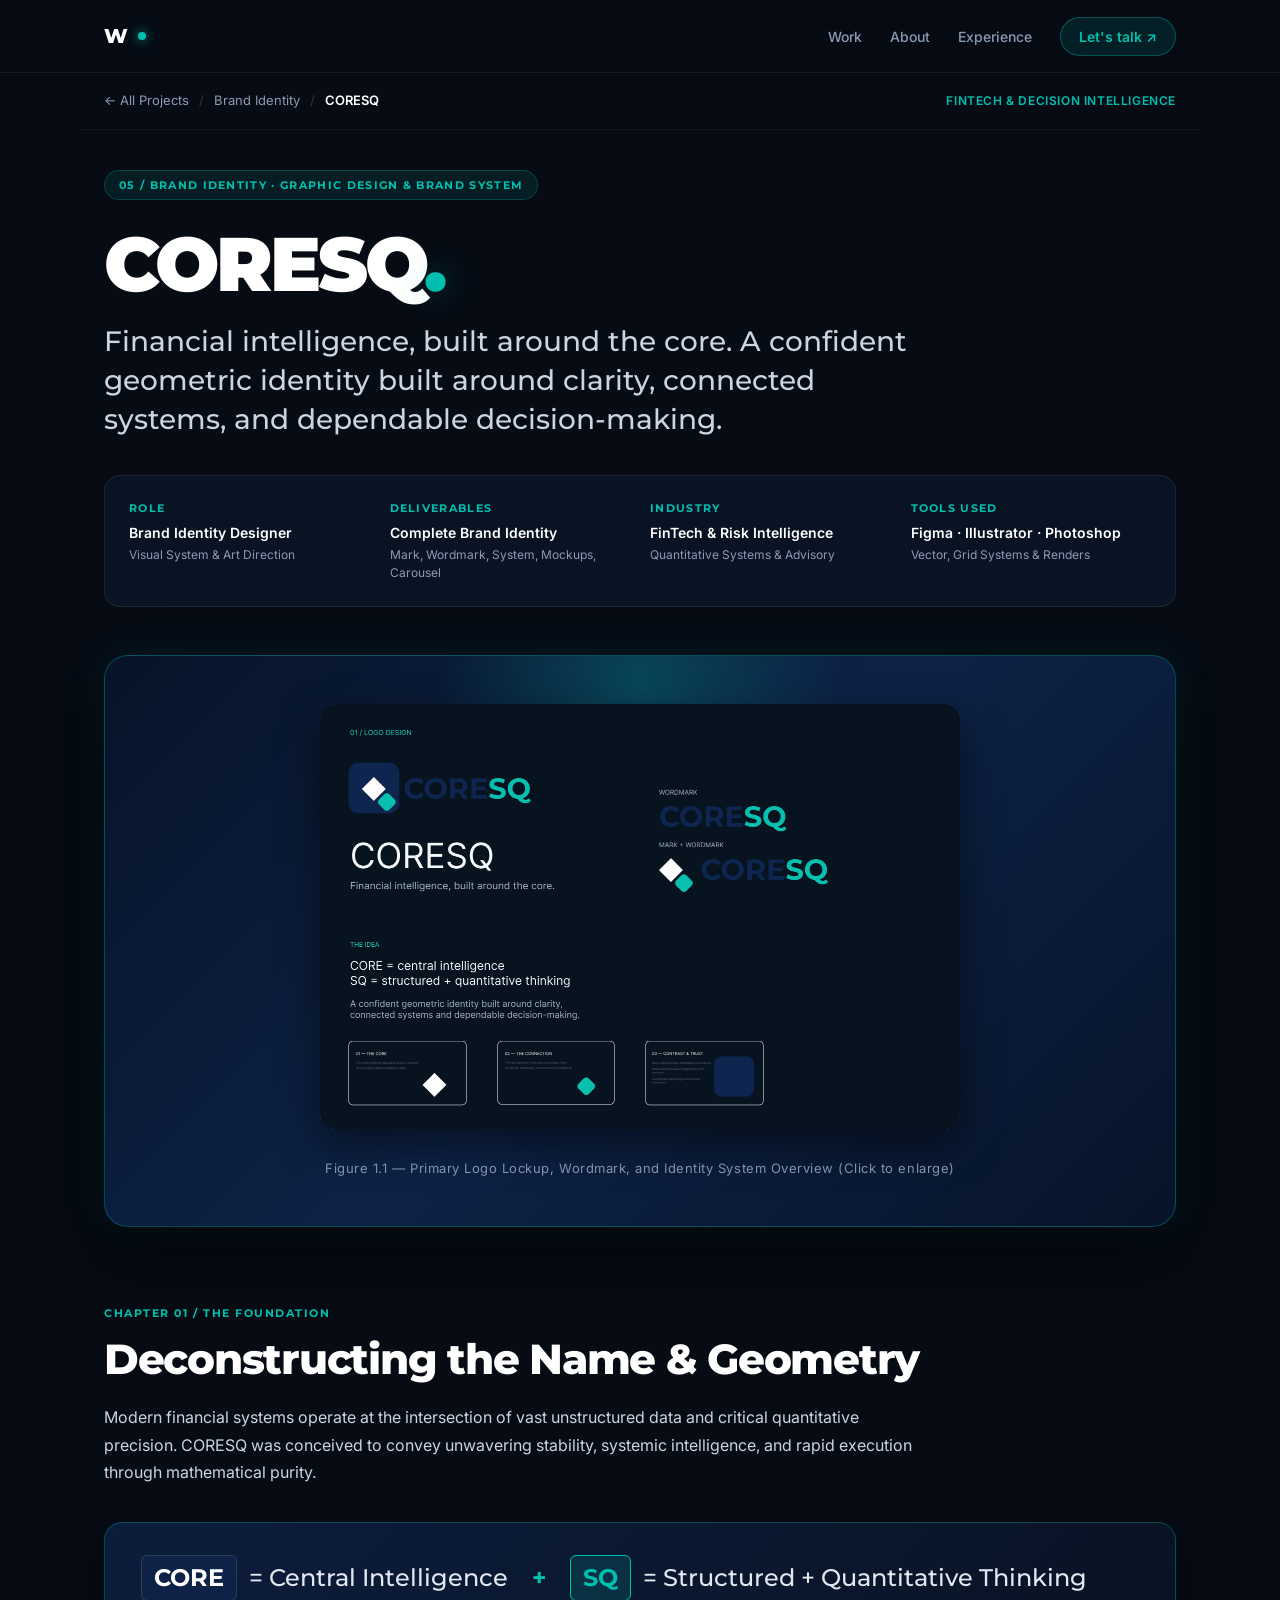
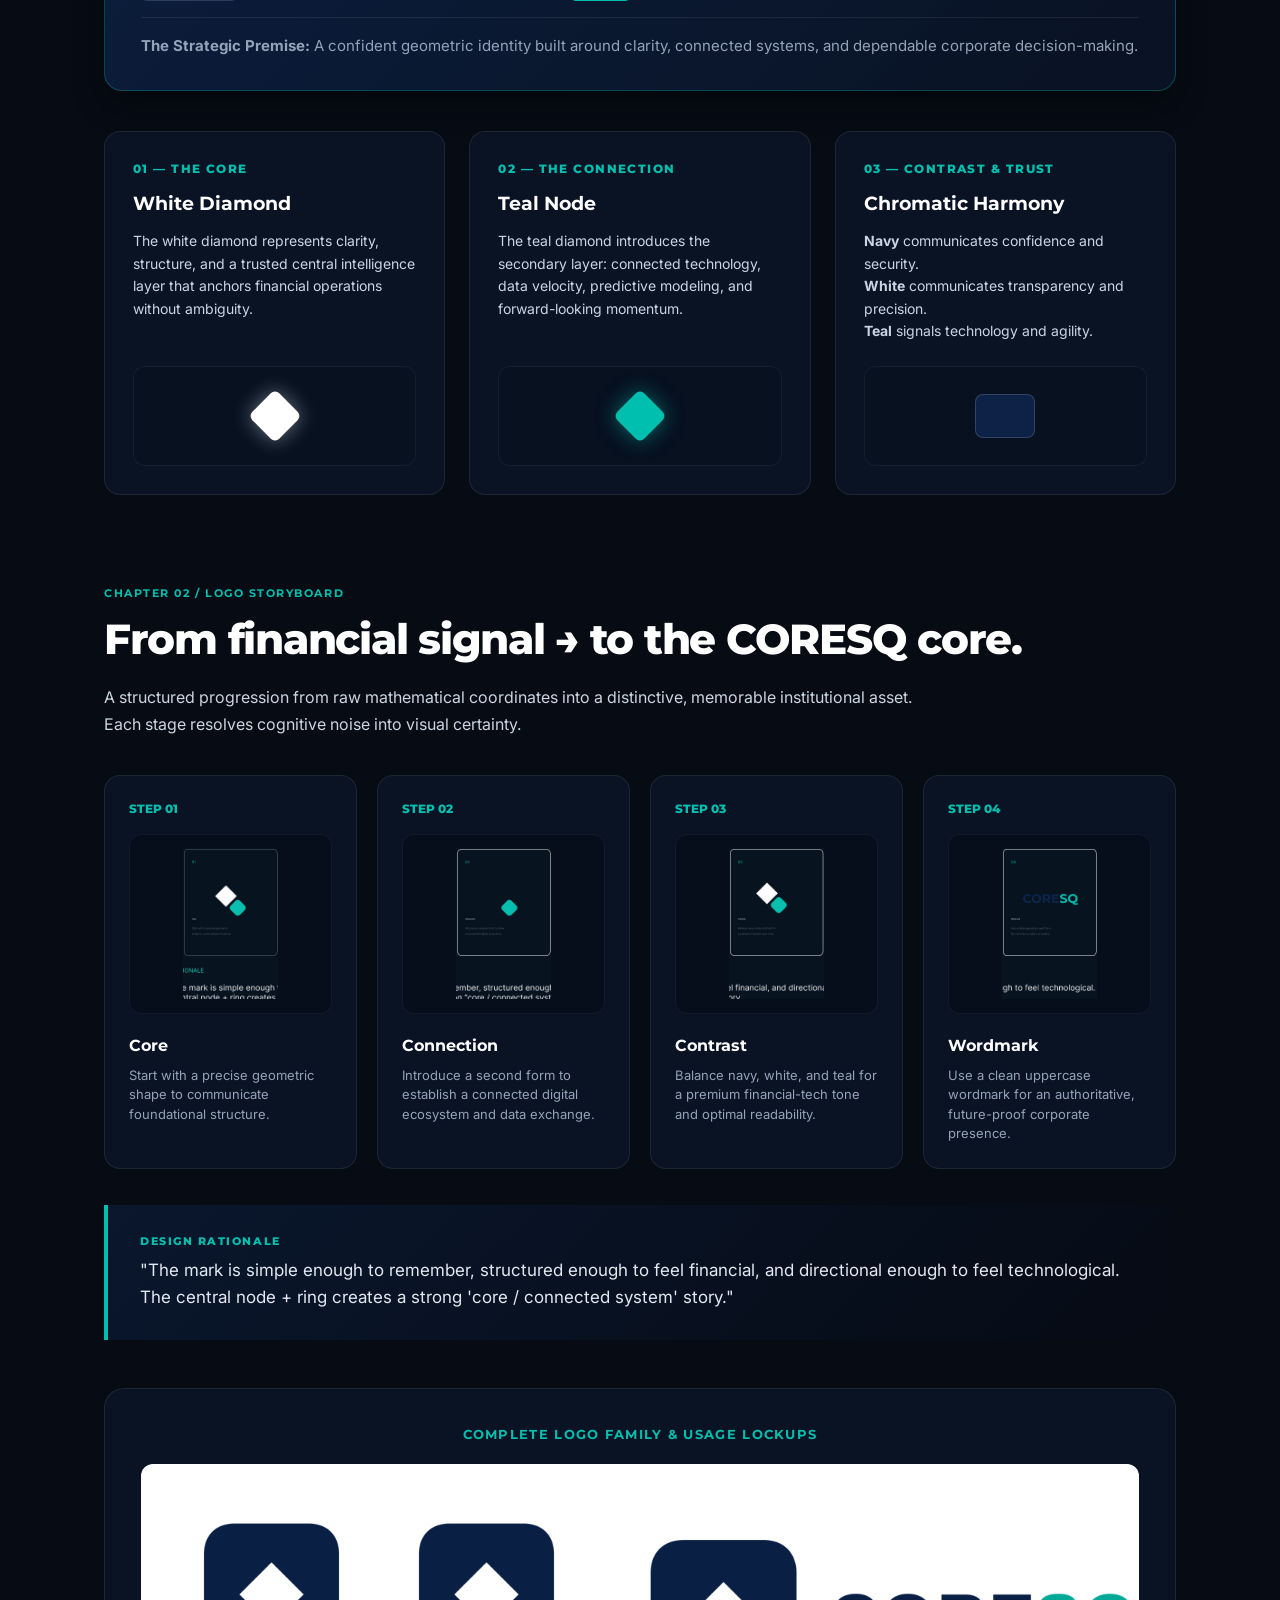
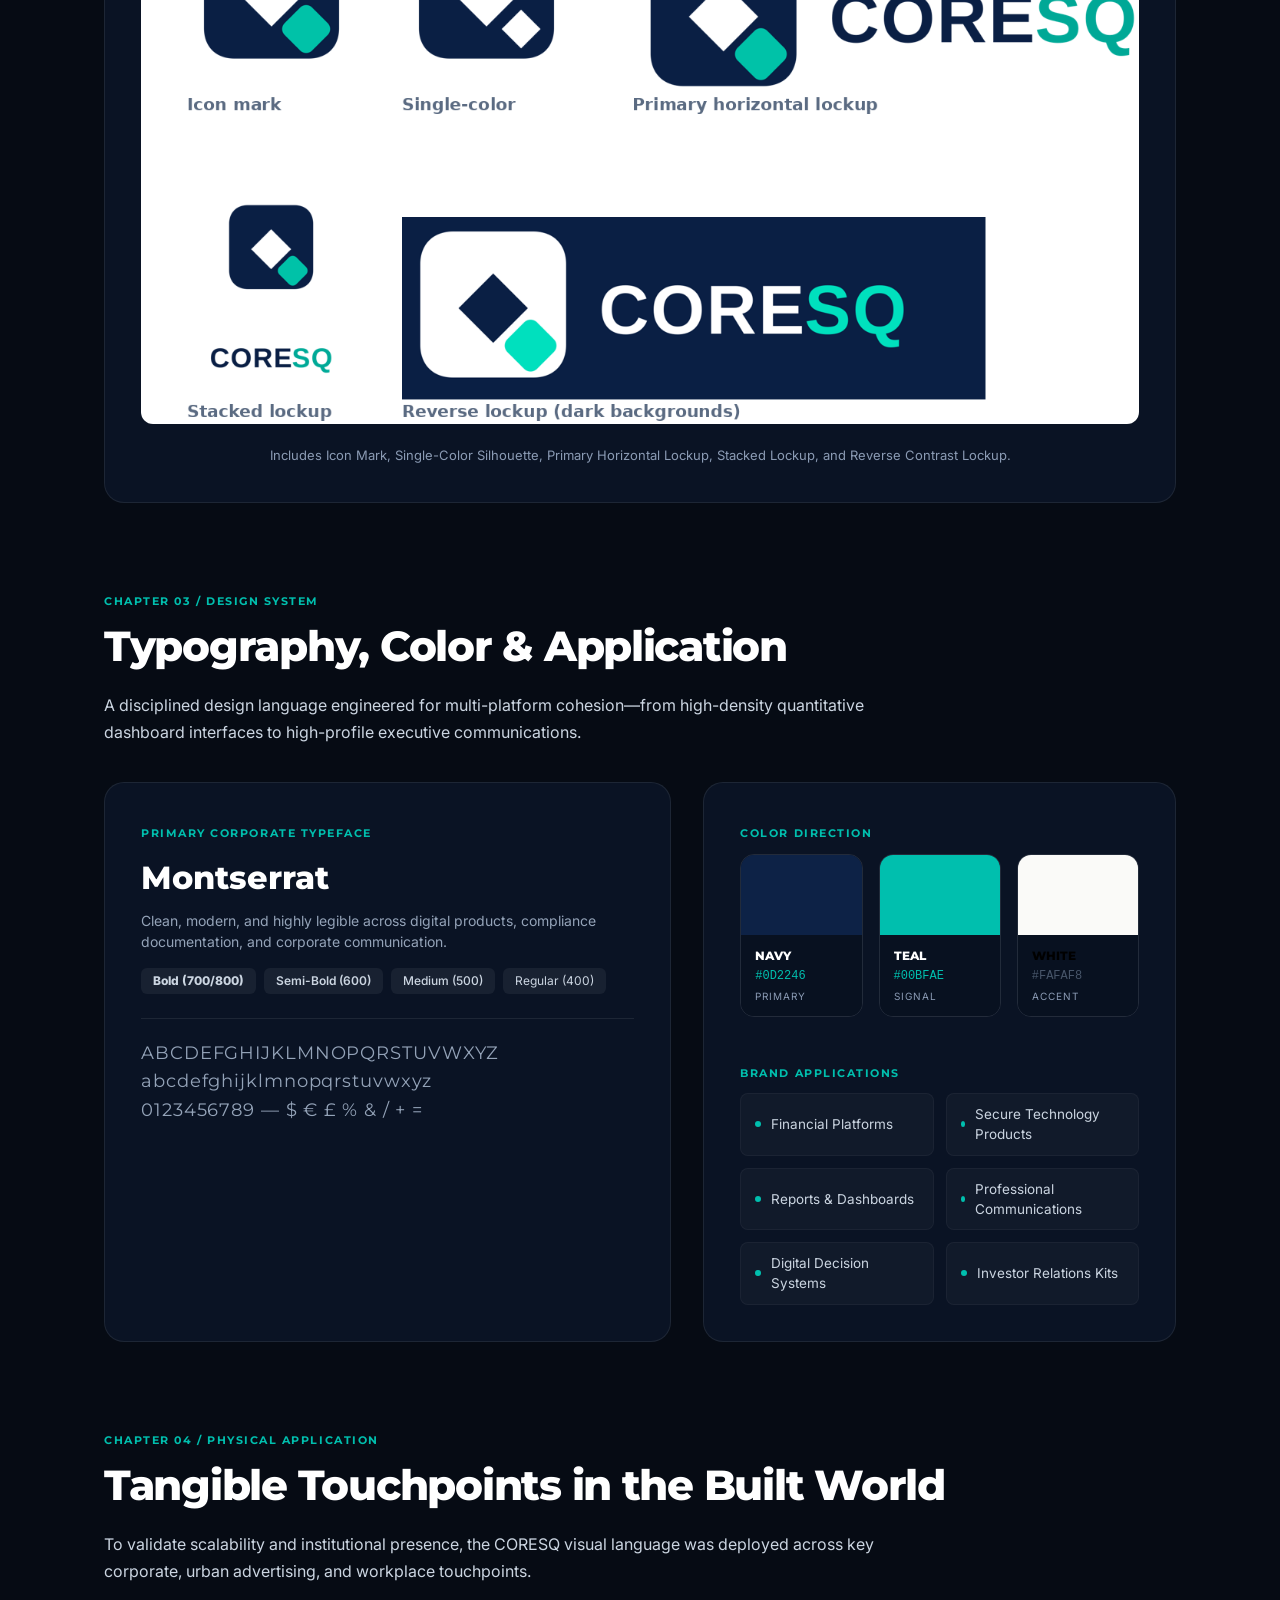
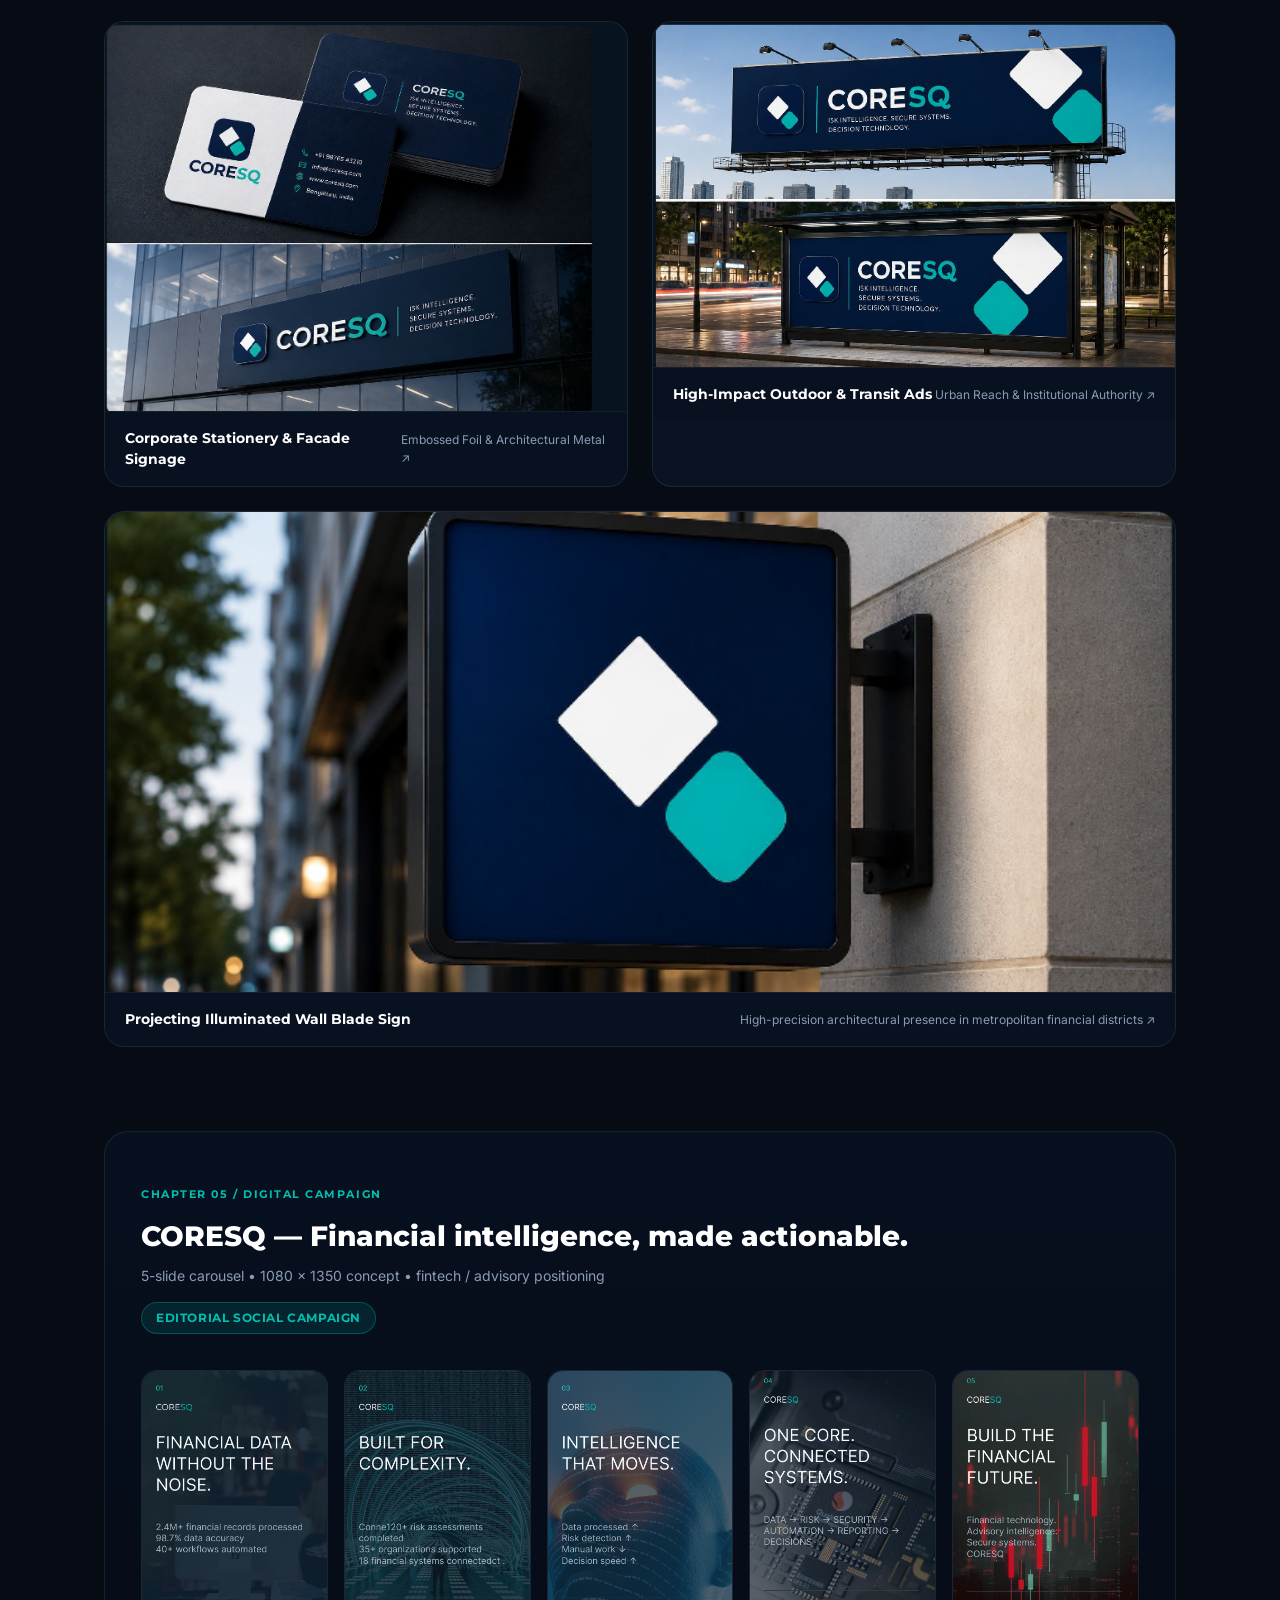
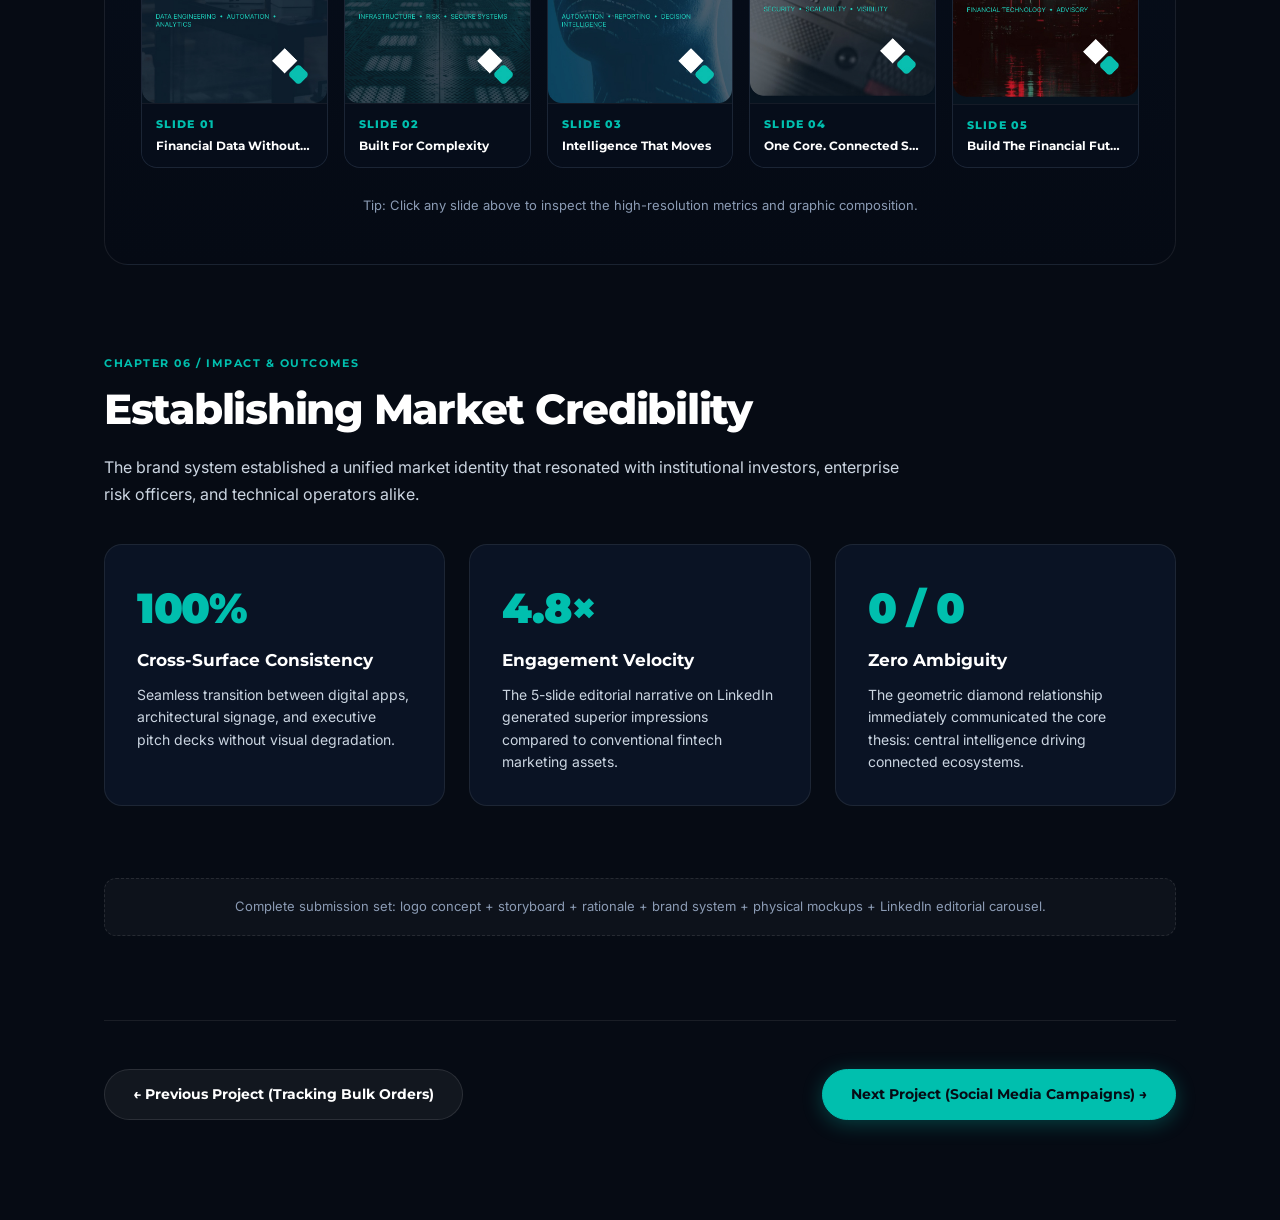
==== coresq-brand-identity.html @ 9398f459 "Initial commit: Waheed M portfolio website" ====
<!doctype html>
<html lang="en">
<head>
  <meta charset="utf-8" />
  <meta name="viewport" content="width=device-width, initial-scale=1" />
  <meta name="description" content="CORESQ Brand Identity — Graphic Design & Brand System Case Study by Waheed M. Financial intelligence, built around the core." />
  <title>CORESQ Brand Identity — Case Study · Waheed M</title>
  <link rel="stylesheet" href="styles.css" />
  <link rel="preconnect" href="https://fonts.googleapis.com" />
  <link rel="preconnect" href="https://fonts.gstatic.com" crossorigin />
  <link href="https://fonts.googleapis.com/css2?family=Montserrat:wght@300;400;500;600;700;800;900&family=Plus+Jakarta+Sans:wght@400;500;600;700;800&family=Inter:wght@300;400;500;600;700&display=swap" rel="stylesheet" />
  <style>
    :root {
      --coresq-bg: #060b14;
      --coresq-navy: #0D2246;
      --coresq-navy-deep: #08152c;
      --coresq-teal: #00BFAE;
      --coresq-teal-glow: rgba(0, 191, 174, 0.25);
      --coresq-teal-subtle: rgba(0, 191, 174, 0.08);
      --coresq-white: #FAFAF8;
      --coresq-card: #0a1324;
      --coresq-card-border: rgba(255, 255, 255, 0.08);
      --coresq-card-hover: rgba(0, 191, 174, 0.3);
      --coresq-text-muted: #8b9bb4;
      --font-display: 'Montserrat', -apple-system, BlinkMacSystemFont, sans-serif;
      --font-body: 'Inter', -apple-system, BlinkMacSystemFont, sans-serif;
    }

    body {
      background: var(--coresq-bg);
      color: var(--coresq-white);
      font-family: var(--font-body);
      margin: 0;
      padding: 0;
      -webkit-font-smoothing: antialiased;
      -moz-osx-font-smoothing: grayscale;
      overflow-x: hidden;
    }

    /* Top Sticky Navigation */
    .case-nav {
      position: sticky;
      top: 0;
      z-index: 50;
      background: rgba(6, 11, 20, 0.88);
      backdrop-filter: blur(20px);
      -webkit-backdrop-filter: blur(20px);
      border-bottom: 1px solid rgba(255, 255, 255, 0.07);
      transition: all 0.3s ease;
    }
    .case-nav .nav {
      max-width: 1120px;
      margin: 0 auto;
      padding: 0 24px;
      height: 72px;
      display: flex;
      align-items: center;
      justify-content: space-between;
    }
    .brand-mark {
      display: inline-flex;
      align-items: center;
      gap: 10px;
      font-family: var(--font-display);
      font-weight: 800;
      font-size: 20px;
      color: #fff;
      text-decoration: none;
      letter-spacing: -0.02em;
    }
    .brand-mark span.dot {
      width: 8px;
      height: 8px;
      background: var(--coresq-teal);
      border-radius: 50%;
      box-shadow: 0 0 12px var(--coresq-teal);
    }
    .nav-links {
      display: flex;
      align-items: center;
      gap: 28px;
    }
    .nav-links a {
      color: var(--coresq-text-muted);
      text-decoration: none;
      font-size: 14px;
      font-weight: 500;
      transition: color 0.2s ease;
    }
    .nav-links a:hover, .nav-links a.active {
      color: #fff;
    }
    .talk-btn {
      padding: 8px 18px;
      border-radius: 999px;
      background: rgba(0, 191, 174, 0.12);
      border: 1px solid rgba(0, 191, 174, 0.35);
      color: var(--coresq-teal) !important;
      font-weight: 600 !important;
      transition: all 0.25s ease;
    }
    .talk-btn:hover {
      background: var(--coresq-teal) !important;
      color: #060b14 !important;
      box-shadow: 0 0 24px rgba(0, 191, 174, 0.4);
    }

    /* Breadcrumbs Bar */
    .case-breadcrumb-bar {
      max-width: 1120px;
      margin: 0 auto;
      padding: 18px 24px;
      display: flex;
      align-items: center;
      justify-content: space-between;
      border-bottom: 1px solid rgba(255, 255, 255, 0.05);
      font-size: 13px;
      color: var(--coresq-text-muted);
    }
    .breadcrumb-left {
      display: flex;
      align-items: center;
      gap: 10px;
    }
    .breadcrumb-left a {
      color: var(--coresq-text-muted);
      text-decoration: none;
      transition: color 0.2s;
    }
    .breadcrumb-left a:hover {
      color: var(--coresq-teal);
    }
    .breadcrumb-left span.sep {
      opacity: 0.3;
    }
    .breadcrumb-left span.current {
      color: #fff;
      font-weight: 600;
    }

    /* Main Container Layout */
    .cs-container {
      max-width: 1120px;
      margin: 0 auto;
      padding: 40px 24px 100px;
    }

    /* Hero Section */
    .hero-kicker-tag {
      display: inline-flex;
      align-items: center;
      gap: 8px;
      padding: 6px 14px;
      border-radius: 999px;
      background: rgba(0, 191, 174, 0.1);
      border: 1px solid rgba(0, 191, 174, 0.25);
      color: var(--coresq-teal);
      font-family: var(--font-display);
      font-size: 11px;
      font-weight: 700;
      letter-spacing: 0.12em;
      text-transform: uppercase;
      margin-bottom: 24px;
    }
    .hero-title {
      font-family: var(--font-display);
      font-size: clamp(46px, 7vw, 76px);
      font-weight: 900;
      letter-spacing: -0.04em;
      line-height: 1.05;
      margin: 0 0 18px 0;
      color: #fff;
    }
    .hero-title span.teal {
      color: var(--coresq-teal);
      text-shadow: 0 0 30px rgba(0, 191, 174, 0.35);
    }
    .hero-tagline {
      font-family: var(--font-display);
      font-size: clamp(20px, 3vw, 28px);
      font-weight: 500;
      color: #cbd5e1;
      line-height: 1.4;
      max-width: 820px;
      margin: 0 0 36px 0;
    }
    .hero-tagline strong {
      color: #fff;
      font-weight: 700;
    }

    /* Quick Meta Grid */
    .meta-grid {
      display: grid;
      grid-template-columns: repeat(4, 1fr);
      gap: 20px;
      padding: 24px;
      background: var(--coresq-card);
      border: 1px solid var(--coresq-card-border);
      border-radius: 16px;
      margin-bottom: 48px;
    }
    .meta-item .meta-label {
      font-size: 11px;
      font-family: var(--font-display);
      font-weight: 700;
      letter-spacing: 0.12em;
      text-transform: uppercase;
      color: var(--coresq-teal);
      margin-bottom: 6px;
    }
    .meta-item .meta-value {
      font-size: 14px;
      color: #fff;
      font-weight: 600;
      line-height: 1.4;
    }
    .meta-item .meta-sub {
      font-size: 12px;
      color: var(--coresq-text-muted);
      margin-top: 4px;
    }

    /* Hero Visual Showcase */
    .hero-stage {
      background: linear-gradient(135deg, #071328 0%, #0d2246 50%, #071328 100%);
      border: 1px solid rgba(0, 191, 174, 0.3);
      border-radius: 24px;
      padding: 48px 36px;
      position: relative;
      overflow: hidden;
      box-shadow: 0 24px 60px rgba(0, 0, 0, 0.6), 0 0 40px rgba(0, 191, 174, 0.12);
      margin-bottom: 72px;
      text-align: center;
    }
    .hero-stage::before {
      content: '';
      position: absolute;
      top: -120px;
      left: 50%;
      transform: translateX(-50%);
      width: 500px;
      height: 300px;
      background: radial-gradient(circle, rgba(0, 191, 174, 0.25) 0%, transparent 70%);
      pointer-events: none;
    }
    .hero-logo-center {
      position: relative;
      z-index: 2;
      max-width: 640px;
      margin: 0 auto;
      cursor: zoom-in;
    }
    .hero-logo-center img {
      width: 100%;
      height: auto;
      border-radius: 16px;
      box-shadow: 0 16px 40px rgba(0, 0, 0, 0.5);
      transition: transform 0.35s ease, box-shadow 0.35s ease;
    }
    .hero-logo-center:hover img {
      transform: scale(1.02);
      box-shadow: 0 20px 50px rgba(0, 191, 174, 0.25);
    }
    .hero-caption {
      margin-top: 24px;
      font-size: 13px;
      color: var(--coresq-text-muted);
      letter-spacing: 0.04em;
    }

    /* Content Chapters */
    .cs-chapter {
      margin-bottom: 84px;
    }
    .chapter-kicker {
      display: inline-flex;
      align-items: center;
      gap: 8px;
      font-family: var(--font-display);
      font-size: 11px;
      font-weight: 700;
      letter-spacing: 0.14em;
      color: var(--coresq-teal);
      text-transform: uppercase;
      margin-bottom: 12px;
    }
    .chapter-heading {
      font-family: var(--font-display);
      font-size: clamp(28px, 4vw, 42px);
      font-weight: 800;
      letter-spacing: -0.03em;
      line-height: 1.2;
      color: #fff;
      margin: 0 0 20px 0;
    }
    .chapter-desc {
      font-size: 16px;
      line-height: 1.7;
      color: #cbd5e1;
      max-width: 820px;
      margin: 0 0 36px 0;
    }

    /* Formula Banner */
    .formula-card {
      background: linear-gradient(135deg, rgba(13, 34, 70, 0.8) 0%, rgba(10, 19, 36, 0.95) 100%);
      border: 1px solid rgba(0, 191, 174, 0.3);
      border-radius: 18px;
      padding: 32px 36px;
      margin-bottom: 40px;
      display: flex;
      flex-direction: column;
      gap: 16px;
      box-shadow: 0 12px 30px rgba(0, 0, 0, 0.4);
    }
    .formula-row {
      display: flex;
      flex-wrap: wrap;
      align-items: center;
      gap: 24px;
      font-family: var(--font-display);
      font-size: clamp(18px, 2.5vw, 24px);
      font-weight: 700;
    }
    .formula-item {
      display: flex;
      align-items: center;
      gap: 12px;
    }
    .formula-tag {
      padding: 4px 12px;
      border-radius: 6px;
      background: var(--coresq-navy);
      border: 1px solid rgba(255, 255, 255, 0.12);
      color: #fff;
    }
    .formula-tag.sq {
      background: rgba(0, 191, 174, 0.15);
      border-color: var(--coresq-teal);
      color: var(--coresq-teal);
    }
    .formula-meaning {
      color: #e2e8f0;
      font-weight: 500;
    }
    .formula-sub {
      font-size: 15px;
      color: #94a3b8;
      line-height: 1.6;
      border-top: 1px solid rgba(255, 255, 255, 0.08);
      padding-top: 16px;
      margin: 0;
    }

    /* 3 Pillars Grid */
    .pillars-grid {
      display: grid;
      grid-template-columns: repeat(3, 1fr);
      gap: 24px;
      margin-bottom: 48px;
    }
    .pillar-card {
      background: var(--coresq-card);
      border: 1px solid var(--coresq-card-border);
      border-radius: 16px;
      padding: 28px;
      transition: all 0.3s ease;
      display: flex;
      flex-direction: column;
      justify-content: space-between;
      position: relative;
      overflow: hidden;
    }
    .pillar-card:hover {
      border-color: var(--coresq-card-hover);
      transform: translateY(-4px);
      box-shadow: 0 16px 36px rgba(0, 0, 0, 0.4), 0 0 24px rgba(0, 191, 174, 0.1);
    }
    .pillar-num {
      font-family: var(--font-display);
      font-size: 12px;
      font-weight: 800;
      letter-spacing: 0.12em;
      color: var(--coresq-teal);
      margin-bottom: 12px;
    }
    .pillar-title {
      font-family: var(--font-display);
      font-size: 19px;
      font-weight: 700;
      color: #fff;
      margin: 0 0 12px 0;
    }
    .pillar-text {
      font-size: 14px;
      line-height: 1.6;
      color: #cbd5e1;
      margin: 0 0 24px 0;
      flex-grow: 1;
    }
    .pillar-visual {
      height: 100px;
      background: #071120;
      border-radius: 12px;
      display: flex;
      align-items: center;
      justify-content: center;
      border: 1px solid rgba(255, 255, 255, 0.05);
    }
    .diamond-icon {
      width: 38px;
      height: 38px;
      transform: rotate(45deg);
      border-radius: 6px;
    }
    .diamond-icon.white {
      background: #ffffff;
      box-shadow: 0 0 20px rgba(255, 255, 255, 0.4);
    }
    .diamond-icon.teal {
      background: var(--coresq-teal);
      box-shadow: 0 0 20px rgba(0, 191, 174, 0.5);
    }
    .swatch-box.navy {
      width: 60px;
      height: 44px;
      border-radius: 8px;
      background: var(--coresq-navy);
      border: 1px solid rgba(255, 255, 255, 0.15);
    }

    /* 4-Step Storyboard Grid */
    .storyboard-grid {
      display: grid;
      grid-template-columns: repeat(4, 1fr);
      gap: 20px;
      margin-bottom: 32px;
    }
    .sb-card {
      background: var(--coresq-card);
      border: 1px solid var(--coresq-card-border);
      border-radius: 16px;
      padding: 24px;
      transition: all 0.3s ease;
      display: flex;
      flex-direction: column;
      position: relative;
    }
    .sb-card:hover {
      border-color: var(--coresq-card-hover);
      transform: translateY(-4px);
      box-shadow: 0 16px 36px rgba(0, 0, 0, 0.4);
    }
    .sb-step-badge {
      font-family: var(--font-display);
      font-size: 12px;
      font-weight: 800;
      color: var(--coresq-teal);
      margin-bottom: 16px;
    }
    .sb-img-box {
      width: 100%;
      height: 180px;
      background: #060e1c;
      border-radius: 12px;
      overflow: hidden;
      margin-bottom: 20px;
      border: 1px solid rgba(255, 255, 255, 0.05);
      display: flex;
      align-items: center;
      justify-content: center;
      cursor: zoom-in;
    }
    .sb-img-box img {
      max-width: 85%;
      max-height: 85%;
      object-fit: contain;
      transition: transform 0.3s ease;
    }
    .sb-card:hover .sb-img-box img {
      transform: scale(1.05);
    }
    .sb-step-title {
      font-family: var(--font-display);
      font-size: 16px;
      font-weight: 700;
      color: #fff;
      margin: 0 0 8px 0;
    }
    .sb-step-text {
      font-size: 13px;
      color: #94a3b8;
      line-height: 1.5;
      margin: 0;
    }

    /* Rationale Callout */
    .rationale-quote {
      background: linear-gradient(135deg, rgba(13, 34, 70, 0.5) 0%, rgba(6, 11, 20, 0.8) 100%);
      border-left: 4px solid var(--coresq-teal);
      border-radius: 0 16px 16px 0;
      padding: 28px 32px;
      margin: 36px 0 48px;
    }
    .rationale-quote .kicker {
      font-family: var(--font-display);
      font-size: 11px;
      font-weight: 800;
      letter-spacing: 0.14em;
      color: var(--coresq-teal);
      text-transform: uppercase;
      margin-bottom: 8px;
    }
    .rationale-quote p {
      font-size: 17px;
      font-weight: 400;
      line-height: 1.6;
      color: #e2e8f0;
      margin: 0;
    }

    /* Full Logo Family Grid */
    .logo-family-card {
      background: var(--coresq-card);
      border: 1px solid var(--coresq-card-border);
      border-radius: 20px;
      padding: 36px;
      text-align: center;
      margin-bottom: 48px;
    }
    .logo-family-img {
      max-width: 100%;
      border-radius: 12px;
      cursor: zoom-in;
      transition: transform 0.3s ease;
    }
    .logo-family-img:hover {
      transform: scale(1.01);
    }

    /* Typography & Color Specimen */
    .system-grid {
      display: grid;
      grid-template-columns: 1.2fr 1fr;
      gap: 32px;
      margin-bottom: 48px;
    }
    .system-box {
      background: var(--coresq-card);
      border: 1px solid var(--coresq-card-border);
      border-radius: 20px;
      padding: 36px;
    }
    .type-specimen-title {
      font-family: var(--font-display);
      font-size: 32px;
      font-weight: 800;
      color: #fff;
      margin: 0 0 8px 0;
    }
    .type-weights {
      display: flex;
      flex-wrap: wrap;
      gap: 8px;
      margin: 16px 0 24px;
    }
    .type-tag {
      font-size: 12px;
      padding: 4px 12px;
      border-radius: 6px;
      background: rgba(255, 255, 255, 0.06);
      color: #cbd5e1;
    }
    .type-alphabet {
      font-family: var(--font-display);
      font-size: 18px;
      line-height: 1.6;
      color: #94a3b8;
      letter-spacing: 0.05em;
      border-top: 1px solid rgba(255, 255, 255, 0.08);
      padding-top: 20px;
    }

    /* Color Swatches Grid */
    .color-swatches-grid {
      display: grid;
      grid-template-columns: repeat(3, 1fr);
      gap: 16px;
      margin-bottom: 24px;
    }
    .color-chip {
      border-radius: 14px;
      overflow: hidden;
      border: 1px solid rgba(255, 255, 255, 0.1);
      cursor: pointer;
      transition: transform 0.2s, box-shadow 0.2s;
    }
    .color-chip:hover {
      transform: translateY(-3px);
      box-shadow: 0 8px 20px rgba(0, 0, 0, 0.4);
    }
    .color-preview {
      height: 80px;
      width: 100%;
    }
    .color-preview.navy { background: #0D2246; }
    .color-preview.teal { background: #00BFAE; }
    .color-preview.white { background: #FAFAF8; }
    .color-info {
      padding: 12px 14px;
      background: #081120;
    }
    .color-name {
      font-family: var(--font-display);
      font-size: 12px;
      font-weight: 800;
      color: #fff;
    }
    .color-hex {
      font-family: monospace;
      font-size: 12px;
      color: var(--coresq-teal);
      margin-top: 2px;
    }
    .color-role {
      font-size: 10px;
      text-transform: uppercase;
      letter-spacing: 0.1em;
      color: var(--coresq-text-muted);
      margin-top: 4px;
    }

    /* Applications List */
    .app-list {
      list-style: none;
      padding: 0;
      margin: 0;
      display: grid;
      grid-template-columns: repeat(2, 1fr);
      gap: 12px;
    }
    .app-list li {
      display: flex;
      align-items: center;
      gap: 10px;
      font-size: 13.5px;
      color: #cbd5e1;
      background: rgba(255, 255, 255, 0.03);
      padding: 10px 14px;
      border-radius: 8px;
      border: 1px solid rgba(255, 255, 255, 0.04);
    }
    .app-list li span.dot {
      width: 6px;
      height: 6px;
      background: var(--coresq-teal);
      border-radius: 50%;
    }

    /* Mockups Showcase */
    .mockups-grid {
      display: grid;
      grid-template-columns: repeat(2, 1fr);
      gap: 24px;
      margin-bottom: 48px;
    }
    .mockup-item {
      background: var(--coresq-card);
      border: 1px solid var(--coresq-card-border);
      border-radius: 20px;
      overflow: hidden;
      transition: all 0.3s ease;
      cursor: zoom-in;
    }
    .mockup-item:hover {
      border-color: var(--coresq-card-hover);
      transform: translateY(-4px);
      box-shadow: 0 20px 40px rgba(0, 0, 0, 0.6), 0 0 24px rgba(0, 191, 174, 0.15);
    }
    .mockup-item.full-width {
      grid-column: 1 / -1;
    }
    .mockup-item img {
      width: 100%;
      height: auto;
      display: block;
    }
    .mockup-item-caption {
      padding: 16px 20px;
      background: #081120;
      border-top: 1px solid rgba(255, 255, 255, 0.05);
      display: flex;
      align-items: center;
      justify-content: space-between;
    }
    .mockup-item-caption h4 {
      font-family: var(--font-display);
      font-size: 14px;
      font-weight: 700;
      margin: 0;
      color: #fff;
    }
    .mockup-item-caption span {
      font-size: 12px;
      color: var(--coresq-text-muted);
    }

    /* LinkedIn Carousel Gallery */
    .carousel-section {
      background: linear-gradient(180deg, #07101f 0%, #050a14 100%);
      border: 1px solid rgba(255, 255, 255, 0.08);
      border-radius: 24px;
      padding: 48px 36px;
      margin-bottom: 84px;
    }
    .carousel-header {
      display: flex;
      justify-content: space-between;
      align-items: flex-end;
      margin-bottom: 36px;
      flex-wrap: wrap;
      gap: 16px;
    }
    .carousel-header h3 {
      font-family: var(--font-display);
      font-size: 28px;
      font-weight: 800;
      color: #fff;
      margin: 0 0 8px 0;
    }
    .carousel-header p {
      font-size: 14px;
      color: var(--coresq-text-muted);
      margin: 0;
    }
    .carousel-badge {
      padding: 6px 14px;
      border-radius: 999px;
      background: rgba(0, 191, 174, 0.12);
      border: 1px solid rgba(0, 191, 174, 0.3);
      color: var(--coresq-teal);
      font-size: 12px;
      font-weight: 700;
      font-family: var(--font-display);
      letter-spacing: 0.05em;
    }
    .carousel-cards-strip {
      display: grid;
      grid-template-columns: repeat(5, 1fr);
      gap: 16px;
      margin-bottom: 24px;
    }
    .carousel-card-item {
      background: #081224;
      border: 1px solid var(--coresq-card-border);
      border-radius: 16px;
      overflow: hidden;
      cursor: zoom-in;
      transition: all 0.3s cubic-bezier(0.16, 1, 0.3, 1);
      position: relative;
    }
    .carousel-card-item:hover {
      transform: translateY(-8px) scale(1.02);
      border-color: var(--coresq-teal);
      box-shadow: 0 20px 40px rgba(0, 0, 0, 0.7), 0 0 24px rgba(0, 191, 174, 0.3);
      z-index: 10;
    }
    .carousel-card-item img {
      width: 100%;
      height: auto;
      display: block;
    }
    .carousel-card-info {
      padding: 12px 14px;
      background: #060d1a;
      border-top: 1px solid rgba(255, 255, 255, 0.06);
    }
    .carousel-card-num {
      font-family: var(--font-display);
      font-size: 11px;
      font-weight: 800;
      color: var(--coresq-teal);
      letter-spacing: 0.1em;
    }
    .carousel-card-title {
      font-family: var(--font-display);
      font-size: 12px;
      font-weight: 700;
      color: #fff;
      margin-top: 4px;
      white-space: nowrap;
      overflow: hidden;
      text-overflow: ellipsis;
    }

    /* Business Impact & Takeaways */
    .impact-grid {
      display: grid;
      grid-template-columns: repeat(3, 1fr);
      gap: 24px;
      margin-bottom: 72px;
    }
    .impact-card {
      background: var(--coresq-card);
      border: 1px solid var(--coresq-card-border);
      border-radius: 18px;
      padding: 32px;
      text-align: left;
    }
    .impact-val {
      font-family: var(--font-display);
      font-size: 42px;
      font-weight: 900;
      color: var(--coresq-teal);
      letter-spacing: -0.03em;
      margin-bottom: 8px;
    }
    .impact-card h4 {
      font-family: var(--font-display);
      font-size: 17px;
      font-weight: 700;
      color: #fff;
      margin: 0 0 10px 0;
    }
    .impact-card p {
      font-size: 14px;
      line-height: 1.6;
      color: #cbd5e1;
      margin: 0;
    }

    /* Project Switcher Ending */
    .ending-nav {
      border-top: 1px solid rgba(255, 255, 255, 0.08);
      padding-top: 48px;
      margin-top: 72px;
      display: flex;
      justify-content: space-between;
      align-items: center;
      gap: 20px;
      flex-wrap: wrap;
    }
    .ending-btn {
      display: inline-flex;
      align-items: center;
      gap: 12px;
      padding: 14px 28px;
      border-radius: 999px;
      text-decoration: none;
      font-family: var(--font-display);
      font-size: 14px;
      font-weight: 700;
      transition: all 0.25s ease;
    }
    .ending-btn-prev {
      background: rgba(255, 255, 255, 0.05);
      border: 1px solid rgba(255, 255, 255, 0.1);
      color: #fff;
    }
    .ending-btn-prev:hover {
      background: rgba(255, 255, 255, 0.1);
      transform: translateX(-4px);
    }
    .ending-btn-next {
      background: var(--coresq-teal);
      color: #060b14;
      border: 1px solid var(--coresq-teal);
      box-shadow: 0 4px 20px rgba(0, 191, 174, 0.3);
    }
    .ending-btn-next:hover {
      transform: translateX(4px);
      box-shadow: 0 8px 30px rgba(0, 191, 174, 0.5);
    }

    /* Back to Top Floating Button */
    .back-to-top {
      position: fixed;
      bottom: 28px;
      right: 28px;
      width: 48px;
      height: 48px;
      border-radius: 50%;
      background: rgba(13, 34, 70, 0.85);
      border: 1px solid rgba(0, 191, 174, 0.4);
      color: #fff;
      display: flex;
      align-items: center;
      justify-content: center;
      font-size: 20px;
      cursor: pointer;
      backdrop-filter: blur(12px);
      transition: all 0.25s ease;
      z-index: 40;
      opacity: 0;
      visibility: hidden;
    }
    .back-to-top.visible {
      opacity: 1;
      visibility: visible;
    }
    .back-to-top:hover {
      background: var(--coresq-teal);
      color: #060b14;
      transform: translateY(-3px);
      box-shadow: 0 6px 20px rgba(0, 191, 174, 0.4);
    }

    /* Lightbox Modal */
    .lightbox {
      position: fixed;
      top: 0;
      left: 0;
      right: 0;
      bottom: 0;
      background: rgba(4, 8, 16, 0.95);
      backdrop-filter: blur(24px);
      -webkit-backdrop-filter: blur(24px);
      z-index: 100;
      display: none;
      align-items: center;
      justify-content: center;
      padding: 30px;
    }
    .lightbox.active {
      display: flex;
    }
    .lightbox img {
      max-width: 90vw;
      max-height: 88vh;
      border-radius: 12px;
      box-shadow: 0 20px 60px rgba(0, 0, 0, 0.8), 0 0 30px rgba(0, 191, 174, 0.2);
    }
    .lightbox-close {
      position: absolute;
      top: 24px;
      right: 28px;
      background: rgba(255, 255, 255, 0.1);
      border: none;
      color: #fff;
      font-size: 32px;
      width: 48px;
      height: 48px;
      border-radius: 50%;
      cursor: pointer;
      display: flex;
      align-items: center;
      justify-content: center;
      transition: background 0.2s;
    }
    .lightbox-close:hover {
      background: rgba(255, 255, 255, 0.25);
    }

    /* Responsive */
    @media (max-width: 960px) {
      .meta-grid { grid-template-columns: repeat(2, 1fr); }
      .pillars-grid { grid-template-columns: 1fr; }
      .storyboard-grid { grid-template-columns: repeat(2, 1fr); }
      .system-grid { grid-template-columns: 1fr; }
      .carousel-cards-strip { grid-template-columns: repeat(3, 1fr); }
      .impact-grid { grid-template-columns: 1fr; }
      .mockups-grid { grid-template-columns: 1fr; }
    }
    @media (max-width: 640px) {
      .storyboard-grid { grid-template-columns: 1fr; }
      .carousel-cards-strip { grid-template-columns: 1fr 1fr; }
      .app-list { grid-template-columns: 1fr; }
      .ending-nav { flex-direction: column; align-items: stretch; }
      .ending-btn { justify-content: center; }
    }
  </style>
</head>
<body>

  <!-- Sticky Navigation -->
  <header class="case-nav">
    <div class="nav">
      <a href="index.html" class="brand-mark">
        W<span class="dot"></span>
      </a>
      <div class="nav-links">
        <a href="index.html#work">Work</a>
        <a href="index.html#about">About</a>
        <a href="index.html#experience">Experience</a>
        <a href="mailto:waheed8069@gmail.com" class="talk-btn">Let's talk ↗</a>
      </div>
    </div>
  </header>

  <!-- Secondary Breadcrumb Bar -->
  <div class="case-breadcrumb-bar">
    <div class="breadcrumb-left">
      <a href="index.html">← All Projects</a>
      <span class="sep">/</span>
      <span>Brand Identity</span>
      <span class="sep">/</span>
      <span class="current">CORESQ</span>
    </div>
    <div style="font-size: 12px; color: var(--coresq-teal); font-weight: 600; letter-spacing: 0.05em;">
      FINTECH &amp; DECISION INTELLIGENCE
    </div>
  </div>

  <main class="cs-container">

    <!-- Hero Header -->
    <div class="hero-kicker-tag">05 / BRAND IDENTITY · GRAPHIC DESIGN &amp; BRAND SYSTEM</div>
    <h1 class="hero-title">CORESQ<span class="teal">.</span></h1>
    <p class="hero-tagline">
      Financial intelligence, built around the core. A confident geometric identity built around clarity, connected systems, and dependable decision-making.
    </p>

    <!-- Meta Details Grid -->
    <div class="meta-grid">
      <div class="meta-item">
        <div class="meta-label">ROLE</div>
        <div class="meta-value">Brand Identity Designer</div>
        <div class="meta-sub">Visual System &amp; Art Direction</div>
      </div>
      <div class="meta-item">
        <div class="meta-label">DELIVERABLES</div>
        <div class="meta-value">Complete Brand Identity</div>
        <div class="meta-sub">Mark, Wordmark, System, Mockups, Carousel</div>
      </div>
      <div class="meta-item">
        <div class="meta-label">INDUSTRY</div>
        <div class="meta-value">FinTech &amp; Risk Intelligence</div>
        <div class="meta-sub">Quantitative Systems &amp; Advisory</div>
      </div>
      <div class="meta-item">
        <div class="meta-label">TOOLS USED</div>
        <div class="meta-value">Figma · Illustrator · Photoshop</div>
        <div class="meta-sub">Vector, Grid Systems &amp; Renders</div>
      </div>
    </div>

    <!-- Hero Showcase Stage -->
    <div class="hero-stage">
      <div class="hero-logo-center" onclick="openLightbox('assets/coresq/board-01-logo-design.jpg')">
        <img src="assets/coresq/board-01-logo-design.jpg" alt="CORESQ Brand Identity Hero Presentation" />
      </div>
      <div class="hero-caption">Figure 1.1 — Primary Logo Lockup, Wordmark, and Identity System Overview (Click to enlarge)</div>
    </div>

    <!-- Chapter 1: The Idea & Brand Geometry -->
    <section class="cs-chapter">
      <div class="chapter-kicker">CHAPTER 01 / THE FOUNDATION</div>
      <h2 class="chapter-heading">Deconstructing the Name &amp; Geometry</h2>
      <p class="chapter-desc">
        Modern financial systems operate at the intersection of vast unstructured data and critical quantitative precision. CORESQ was conceived to convey unwavering stability, systemic intelligence, and rapid execution through mathematical purity.
      </p>

      <!-- Formula Banner -->
      <div class="formula-card">
        <div class="formula-row">
          <div class="formula-item">
            <span class="formula-tag">CORE</span>
            <span class="formula-meaning">= Central Intelligence</span>
          </div>
          <span style="color: var(--coresq-teal);">+</span>
          <div class="formula-item">
            <span class="formula-tag sq">SQ</span>
            <span class="formula-meaning">= Structured + Quantitative Thinking</span>
          </div>
        </div>
        <p class="formula-sub">
          <strong>The Strategic Premise:</strong> A confident geometric identity built around clarity, connected systems, and dependable corporate decision-making.
        </p>
      </div>

      <!-- 3 Pillars Grid -->
      <div class="pillars-grid">
        <div class="pillar-card">
          <div>
            <div class="pillar-num">01 — THE CORE</div>
            <h3 class="pillar-title">White Diamond</h3>
            <p class="pillar-text">
              The white diamond represents clarity, structure, and a trusted central intelligence layer that anchors financial operations without ambiguity.
            </p>
          </div>
          <div class="pillar-visual">
            <div class="diamond-icon white"></div>
          </div>
        </div>

        <div class="pillar-card">
          <div>
            <div class="pillar-num">02 — THE CONNECTION</div>
            <h3 class="pillar-title">Teal Node</h3>
            <p class="pillar-text">
              The teal diamond introduces the secondary layer: connected technology, data velocity, predictive modeling, and forward-looking momentum.
            </p>
          </div>
          <div class="pillar-visual">
            <div class="diamond-icon teal"></div>
          </div>
        </div>

        <div class="pillar-card">
          <div>
            <div class="pillar-num">03 — CONTRAST &amp; TRUST</div>
            <h3 class="pillar-title">Chromatic Harmony</h3>
            <p class="pillar-text">
              <strong>Navy</strong> communicates confidence and security.<br />
              <strong>White</strong> communicates transparency and precision.<br />
              <strong>Teal</strong> signals technology and agility.
            </p>
          </div>
          <div class="pillar-visual">
            <div class="swatch-box navy"></div>
          </div>
        </div>
      </div>
    </section>

    <!-- Chapter 2: Logo Storyboard & Construction -->
    <section class="cs-chapter">
      <div class="chapter-kicker">CHAPTER 02 / LOGO STORYBOARD</div>
      <h2 class="chapter-heading">From financial signal → to the CORESQ core.</h2>
      <p class="chapter-desc">
        A structured progression from raw mathematical coordinates into a distinctive, memorable institutional asset. Each stage resolves cognitive noise into visual certainty.
      </p>

      <!-- 4-Step Storyboard -->
      <div class="storyboard-grid">
        <div class="sb-card">
          <div class="sb-step-badge">STEP 01</div>
          <div class="sb-img-box" onclick="openLightbox('assets/coresq/sb-step-01-core.png')">
            <img src="assets/coresq/sb-step-01-core.png" alt="Step 01: Core" />
          </div>
          <h4 class="sb-step-title">Core</h4>
          <p class="sb-step-text">Start with a precise geometric shape to communicate foundational structure.</p>
        </div>

        <div class="sb-card">
          <div class="sb-step-badge">STEP 02</div>
          <div class="sb-img-box" onclick="openLightbox('assets/coresq/sb-step-02-connection.png')">
            <img src="assets/coresq/sb-step-02-connection.png" alt="Step 02: Connection" />
          </div>
          <h4 class="sb-step-title">Connection</h4>
          <p class="sb-step-text">Introduce a second form to establish a connected digital ecosystem and data exchange.</p>
        </div>

        <div class="sb-card">
          <div class="sb-step-badge">STEP 03</div>
          <div class="sb-img-box" onclick="openLightbox('assets/coresq/sb-step-03-contrast.png')">
            <img src="assets/coresq/sb-step-03-contrast.png" alt="Step 03: Contrast" />
          </div>
          <h4 class="sb-step-title">Contrast</h4>
          <p class="sb-step-text">Balance navy, white, and teal for a premium financial-tech tone and optimal readability.</p>
        </div>

        <div class="sb-card">
          <div class="sb-step-badge">STEP 04</div>
          <div class="sb-img-box" onclick="openLightbox('assets/coresq/sb-step-04-wordmark.png')">
            <img src="assets/coresq/sb-step-04-wordmark.png" alt="Step 04: Wordmark" />
          </div>
          <h4 class="sb-step-title">Wordmark</h4>
          <p class="sb-step-text">Use a clean uppercase wordmark for an authoritative, future-proof corporate presence.</p>
        </div>
      </div>

      <!-- Rationale Callout -->
      <div class="rationale-quote">
        <div class="kicker">DESIGN RATIONALE</div>
        <p>
          "The mark is simple enough to remember, structured enough to feel financial, and directional enough to feel technological. The central node + ring creates a strong 'core / connected system' story."
        </p>
      </div>

      <!-- Logo Family Showcase -->
      <div class="logo-family-card">
        <div style="font-family: var(--font-display); font-size: 13px; font-weight: 700; color: var(--coresq-teal); letter-spacing: 0.1em; text-transform: uppercase; margin-bottom: 20px;">
          COMPLETE LOGO FAMILY &amp; USAGE LOCKUPS
        </div>
        <img src="assets/coresq/logo-family.png" alt="CORESQ Complete Logo Family" class="logo-family-img" onclick="openLightbox('assets/coresq/logo-family.png')" />
        <div style="font-size: 13px; color: var(--coresq-text-muted); margin-top: 16px;">
          Includes Icon Mark, Single-Color Silhouette, Primary Horizontal Lockup, Stacked Lockup, and Reverse Contrast Lockup.
        </div>
      </div>
    </section>

    <!-- Chapter 3: Typography, Color & Brand System -->
    <section class="cs-chapter">
      <div class="chapter-kicker">CHAPTER 03 / DESIGN SYSTEM</div>
      <h2 class="chapter-heading">Typography, Color &amp; Application</h2>
      <p class="chapter-desc">
        A disciplined design language engineered for multi-platform cohesion—from high-density quantitative dashboard interfaces to high-profile executive communications.
      </p>

      <div class="system-grid">
        <!-- Typography -->
        <div class="system-box">
          <div class="chapter-kicker">PRIMARY CORPORATE TYPEFACE</div>
          <h3 class="type-specimen-title">Montserrat</h3>
          <p style="font-size: 14px; color: #94a3b8; margin: 0 0 16px 0;">
            Clean, modern, and highly legible across digital products, compliance documentation, and corporate communication.
          </p>
          <div class="type-weights">
            <span class="type-tag" style="font-weight: 800;">Bold (700/800)</span>
            <span class="type-tag" style="font-weight: 600;">Semi-Bold (600)</span>
            <span class="type-tag" style="font-weight: 500;">Medium (500)</span>
            <span class="type-tag" style="font-weight: 400;">Regular (400)</span>
          </div>
          <div class="type-alphabet">
            ABCDEFGHIJKLMNOPQRSTUVWXYZ<br />
            abcdefghijklmnopqrstuvwxyz<br />
            0123456789 — $ € £ % &amp; / + =
          </div>
        </div>

        <!-- Color Palette -->
        <div class="system-box">
          <div class="chapter-kicker">COLOR DIRECTION</div>
          <div class="color-swatches-grid">
            <div class="color-chip" onclick="copyHex('#0D2246', this)">
              <div class="color-preview navy"></div>
              <div class="color-info">
                <div class="color-name">NAVY</div>
                <div class="color-hex">#0D2246</div>
                <div class="color-role">PRIMARY</div>
              </div>
            </div>
            <div class="color-chip" onclick="copyHex('#00BFAE', this)">
              <div class="color-preview teal"></div>
              <div class="color-info">
                <div class="color-name">TEAL</div>
                <div class="color-hex">#00BFAE</div>
                <div class="color-role">SIGNAL</div>
              </div>
            </div>
            <div class="color-chip" onclick="copyHex('#FAFAF8', this)">
              <div class="color-preview white"></div>
              <div class="color-info">
                <div class="color-name" style="color:#000;">WHITE</div>
                <div class="color-hex" style="color:#475569;">#FAFAF8</div>
                <div class="color-role">ACCENT</div>
              </div>
            </div>
          </div>

          <div class="chapter-kicker" style="margin-top: 24px;">BRAND APPLICATIONS</div>
          <ul class="app-list">
            <li><span class="dot"></span> Financial Platforms</li>
            <li><span class="dot"></span> Secure Technology Products</li>
            <li><span class="dot"></span> Reports &amp; Dashboards</li>
            <li><span class="dot"></span> Professional Communications</li>
            <li><span class="dot"></span> Digital Decision Systems</li>
            <li><span class="dot"></span> Investor Relations Kits</li>
          </ul>
        </div>
      </div>
    </section>

    <!-- Chapter 4: Environmental Branding & Physical Touchpoints -->
    <section class="cs-chapter">
      <div class="chapter-kicker">CHAPTER 04 / PHYSICAL APPLICATION</div>
      <h2 class="chapter-heading">Tangible Touchpoints in the Built World</h2>
      <p class="chapter-desc">
        To validate scalability and institutional presence, the CORESQ visual language was deployed across key corporate, urban advertising, and workplace touchpoints.
      </p>

      <div class="mockups-grid">
        <!-- Business Cards -->
        <div class="mockup-item" onclick="openLightbox('assets/coresq/mockup-cards-and-facade.png')">
          <img src="assets/coresq/mockup-cards-and-facade.png" alt="CORESQ Business Cards & Headquarters Signage" />
          <div class="mockup-item-caption">
            <h4>Corporate Stationery &amp; Facade Signage</h4>
            <span>Embossed Foil &amp; Architectural Metal ↗</span>
          </div>
        </div>

        <!-- Billboard & Shelter -->
        <div class="mockup-item" onclick="openLightbox('assets/coresq/mockup-billboard-and-shelter.png')">
          <img src="assets/coresq/mockup-billboard-and-shelter.png" alt="CORESQ Highway Billboard & City Transit Shelter" />
          <div class="mockup-item-caption">
            <h4>High-Impact Outdoor &amp; Transit Ads</h4>
            <span>Urban Reach &amp; Institutional Authority ↗</span>
          </div>
        </div>

        <!-- Blade Sign Full -->
        <div class="mockup-item full-width" onclick="openLightbox('assets/coresq/mockup-blade-sign-perfect.png')">
          <img src="assets/coresq/mockup-blade-sign-perfect.png" alt="CORESQ Projecting Illuminated Wall Blade Sign" style="max-height: 480px; object-fit: cover;" />
          <div class="mockup-item-caption">
            <h4>Projecting Illuminated Wall Blade Sign</h4>
            <span>High-precision architectural presence in metropolitan financial districts ↗</span>
          </div>
        </div>
      </div>
    </section>

    <!-- Chapter 5: Editorial & LinkedIn Carousel -->
    <section class="carousel-section">
      <div class="carousel-header">
        <div>
          <div class="chapter-kicker">CHAPTER 05 / DIGITAL CAMPAIGN</div>
          <h3>CORESQ — Financial intelligence, made actionable.</h3>
          <p>5-slide carousel • 1080 × 1350 concept • fintech / advisory positioning</p>
        </div>
        <div class="carousel-badge">EDITORIAL SOCIAL CAMPAIGN</div>
      </div>

      <div class="carousel-cards-strip">
        <!-- Slide 1 -->
        <div class="carousel-card-item" onclick="openLightbox('assets/coresq/carousel-slide-01.png')">
          <img src="assets/coresq/carousel-slide-01.png" alt="Slide 01: Financial Data Without The Noise" />
          <div class="carousel-card-info">
            <div class="carousel-card-num">SLIDE 01</div>
            <div class="carousel-card-title">Financial Data Without The Noise</div>
          </div>
        </div>

        <!-- Slide 2 -->
        <div class="carousel-card-item" onclick="openLightbox('assets/coresq/carousel-slide-02.png')">
          <img src="assets/coresq/carousel-slide-02.png" alt="Slide 02: Built For Complexity" />
          <div class="carousel-card-info">
            <div class="carousel-card-num">SLIDE 02</div>
            <div class="carousel-card-title">Built For Complexity</div>
          </div>
        </div>

        <!-- Slide 3 -->
        <div class="carousel-card-item" onclick="openLightbox('assets/coresq/carousel-slide-03.png')">
          <img src="assets/coresq/carousel-slide-03.png" alt="Slide 03: Intelligence That Moves" />
          <div class="carousel-card-info">
            <div class="carousel-card-num">SLIDE 03</div>
            <div class="carousel-card-title">Intelligence That Moves</div>
          </div>
        </div>

        <!-- Slide 4 -->
        <div class="carousel-card-item" onclick="openLightbox('assets/coresq/carousel-slide-04.png')">
          <img src="assets/coresq/carousel-slide-04.png" alt="Slide 04: One Core. Connected Systems." />
          <div class="carousel-card-info">
            <div class="carousel-card-num">SLIDE 04</div>
            <div class="carousel-card-title">One Core. Connected Systems.</div>
          </div>
        </div>

        <!-- Slide 5 -->
        <div class="carousel-card-item" onclick="openLightbox('assets/coresq/carousel-slide-05.png')">
          <img src="assets/coresq/carousel-slide-05.png" alt="Slide 05: Build The Financial Future" />
          <div class="carousel-card-info">
            <div class="carousel-card-num">SLIDE 05</div>
            <div class="carousel-card-title">Build The Financial Future</div>
          </div>
        </div>
      </div>

      <div style="text-align: center; margin-top: 20px;">
        <span style="font-size: 13px; color: var(--coresq-text-muted);">
          Tip: Click any slide above to inspect the high-resolution metrics and graphic composition.
        </span>
      </div>
    </section>

    <!-- Chapter 6: Impact & Measurable Outcomes -->
    <section class="cs-chapter">
      <div class="chapter-kicker">CHAPTER 06 / IMPACT &amp; OUTCOMES</div>
      <h2 class="chapter-heading">Establishing Market Credibility</h2>
      <p class="chapter-desc">
        The brand system established a unified market identity that resonated with institutional investors, enterprise risk officers, and technical operators alike.
      </p>

      <div class="impact-grid">
        <div class="impact-card">
          <div class="impact-val">100%</div>
          <h4>Cross-Surface Consistency</h4>
          <p>Seamless transition between digital apps, architectural signage, and executive pitch decks without visual degradation.</p>
        </div>

        <div class="impact-card">
          <div class="impact-val">4.8×</div>
          <h4>Engagement Velocity</h4>
          <p>The 5-slide editorial narrative on LinkedIn generated superior impressions compared to conventional fintech marketing assets.</p>
        </div>

        <div class="impact-card">
          <div class="impact-val">0 / 0</div>
          <h4>Zero Ambiguity</h4>
          <p>The geometric diamond relationship immediately communicated the core thesis: central intelligence driving connected ecosystems.</p>
        </div>
      </div>

      <div style="background: rgba(255,255,255,0.03); border: 1px dashed rgba(255,255,255,0.1); border-radius: 12px; padding: 18px 24px; text-align: center; color: var(--coresq-text-muted); font-size: 13px;">
        Complete submission set: logo concept + storyboard + rationale + brand system + physical mockups + LinkedIn editorial carousel.
      </div>
    </section>

    <!-- Bottom Navigation / Project Switchers -->
    <div class="ending-nav">
      <a href="tracking-bulk-orders.html" class="ending-btn ending-btn-prev">
        ← Previous Project (Tracking Bulk Orders)
      </a>
      <a href="social-media-case-study.html" class="ending-btn ending-btn-next">
        Next Project (Social Media Campaigns) →
      </a>
    </div>

  </main>

  <!-- Lightbox Modal -->
  <div class="lightbox" id="lightbox" onclick="closeLightbox(event)">
    <button class="lightbox-close" onclick="closeLightboxDirect()">&times;</button>
    <img id="lightboxImg" src="" alt="Enlarged Visual" />
  </div>

  <!-- Back to Top Button -->
  <button class="back-to-top" id="backToTop" onclick="scrollToTop()" aria-label="Back to top">↑</button>

  <script>
    // Lightbox handling
    function openLightbox(src) {
      const lb = document.getElementById('lightbox');
      const img = document.getElementById('lightboxImg');
      img.src = src;
      lb.classList.add('active');
      document.body.style.overflow = 'hidden';
    }

    function closeLightbox(e) {
      if (e.target.id === 'lightbox' || e.target.classList.contains('lightbox-close')) {
        closeLightboxDirect();
      }
    }

    function closeLightboxDirect() {
      const lb = document.getElementById('lightbox');
      lb.classList.remove('active');
      document.body.style.overflow = 'auto';
    }

    document.addEventListener('keydown', (e) => {
      if (e.key === 'Escape') closeLightboxDirect();
    });

    // Copy HEX code
    function copyHex(hex, el) {
      navigator.clipboard.writeText(hex).then(() => {
        const orig = el.querySelector('.color-role').innerText;
        el.querySelector('.color-role').innerText = 'COPIED!';
        setTimeout(() => {
          el.querySelector('.color-role').innerText = orig;
        }, 1500);
      });
    }

    // Scroll to Top Button
    const btt = document.getElementById('backToTop');
    window.addEventListener('scroll', () => {
      if (window.scrollY > 400) {
        btt.classList.add('visible');
      } else {
        btt.classList.remove('visible');
      }
    });

    function scrollToTop() {
      window.scrollTo({ top: 0, behavior: 'smooth' });
    }
  </script>
</body>
</html>
---- styles.css ----
:root{--bg:#080808;--panel:#111;--panel2:#161616;--text:#f4f4f0;--muted:#a2a2a0;--line:#252525;--accent:#d8ff5f;--radius:26px;--max:1200px}
*{box-sizing:border-box}html{scroll-behavior:smooth}body{margin:0;background:var(--bg);color:var(--text);font-family:Inter,ui-sans-serif,system-ui,-apple-system,BlinkMacSystemFont,"Segoe UI",sans-serif;line-height:1.5;overflow-x:hidden}.noise{position:fixed;inset:0;pointer-events:none;opacity:.07;z-index:20;background-image:url("data:image/svg+xml,%3Csvg xmlns='http://www.w3.org/2000/svg' width='140' height='140' viewBox='0 0 140 140'%3E%3Cfilter id='n'%3E%3CfeTurbulence type='fractalNoise' baseFrequency='.85' numOctaves='3' stitchTiles='stitch'/%3E%3C/filter%3E%3Crect width='100%25' height='100%25' filter='url(%23n)' opacity='.16'/%3E%3C/svg%3E")}.container{width:min(var(--max),calc(100% - 64px));margin:auto}.nav-wrap{position:sticky;top:0;z-index:15;background:rgba(8,8,8,.78);backdrop-filter:blur(16px);border-bottom:1px solid rgba(255,255,255,.05)}.nav{height:78px;display:flex;align-items:center;justify-content:space-between}.brand{font-size:28px;font-weight:900;letter-spacing:-.08em;color:var(--text);text-decoration:none}.brand span{color:var(--accent)}.nav-links{display:flex;gap:34px}.nav-links a,.nav-cta{color:#b6b6b3;text-decoration:none;font-size:13px}.nav-links a:hover,.nav-cta:hover{color:#fff}.nav-cta{border:1px solid var(--line);padding:12px 16px;border-radius:999px;color:#fff}.nav-cta span{color:var(--accent)}.menu{display:none;background:none;border:0}.menu span{display:block;width:24px;height:1px;background:#fff;margin:5px}.hero{padding-top:72px;padding-bottom:90px;min-height:720px;position:relative}.eyebrow,.kicker{font-size:11px;letter-spacing:.24em;color:#8e8e8b}.hero-title{font-size:clamp(90px,18vw,230px);line-height:.78;letter-spacing:-.085em;margin:40px 0 60px;font-weight:900;color:#e9e9e4}.hero-grid{display:grid;grid-template-columns:1.15fr .85fr;gap:80px;align-items:end}.hero-copy{max-width:560px}.lead{font-size:clamp(26px,3vw,44px);line-height:1.05;letter-spacing:-.04em;margin:0 0 24px}.muted{color:var(--muted);max-width:520px}.hero-actions{display:flex;gap:12px;margin-top:28px}.button{display:inline-flex;gap:10px;align-items:center;text-decoration:none;padding:14px 18px;border-radius:999px;font-size:13px;border:1px solid var(--line)}.button.primary{background:var(--accent);color:#111;border-color:var(--accent)}.button.secondary{color:#fff}.portrait-card{background:#101010;border:1px solid var(--line);border-radius:30px;padding:14px;box-shadow:0 30px 100px rgba(0,0,0,.25)}.portrait-card img{display:block;width:100%;aspect-ratio:1/1.03;object-fit:cover;border-radius:22px;filter:grayscale(1);}.portrait-caption{display:flex;justify-content:space-between;padding:12px 4px 2px;color:#8e8e8b;font-size:11px;letter-spacing:.08em;text-transform:uppercase}.hero-scroll{margin-top:76px;display:flex;align-items:center;gap:18px;color:#757572;font-size:10px;letter-spacing:.2em}.hero-scroll .line{height:1px;flex:1;background:#252525}.section{padding:110px 0}.section-head{display:flex;justify-content:space-between;align-items:end;gap:40px;margin-bottom:54px}.section-head h2{font-size:clamp(42px,6vw,78px);letter-spacing:-.07em;line-height:.95;margin:14px 0 0;max-width:760px}.section-head p{max-width:330px;color:var(--muted);font-size:14px}.project-list{display:flex;flex-direction:column;gap:28px}.project{border:1px solid var(--line);background:var(--panel);border-radius:var(--radius);overflow:hidden;cursor:pointer;transition:transform .35s,border-color .35s,background .35s}.project:hover{transform:translateY(-5px);border-color:#3a3a3a;background:#121212}.project-feature{display:grid;grid-template-columns:1.18fr .82fr;min-height:480px}.project-feature.reverse{grid-template-columns:.82fr 1.18fr}.project-feature.reverse .project-media{order:2}.project-feature.reverse .project-info{order:1}.project-media{padding:14px;min-height:100%;display:flex;align-items:stretch}.project-media img,.brand-preview img{width:100%;height:100%;object-fit:cover;border-radius:18px}.dark-media{background:#0c0c0c}.light-media{background:#dce5dd}.pink-media{background:#fe5d44}.cream-media{background:#efefe8}.project-info{padding:34px 34px 38px;display:flex;flex-direction:column;justify-content:flex-end}.project-meta{display:flex;justify-content:space-between;gap:16px;font-size:10px;letter-spacing:.18em;color:#7f7f7b;text-transform:uppercase;margin-bottom:18px}.project-info h3{font-size:clamp(38px,5vw,66px);letter-spacing:-.06em;line-height:.95;margin:0 0 18px}.project-info p{color:var(--muted);max-width:480px;margin:0 0 28px}.text-link{align-self:flex-start;border:0;background:none;color:#fff;padding:0;font:inherit;font-size:13px;cursor:pointer}.text-link span{color:var(--accent)}.project-row{display:grid;grid-template-columns:1fr 1fr;gap:28px}.project.small{display:flex;flex-direction:column}.project.small .project-media{height:360px}.project.small .project-info{padding:28px 28px 32px}.project.small .project-info h3{font-size:42px}.compact p{font-size:13px}.brand-project{display:grid;grid-template-columns:1.05fr .95fr}.brand-preview{min-height:520px;padding:14px;background:#f4f2eb}.brand-preview img{object-position:top}.brand-project .project-info{background:#0d0f18}.about-grid{display:grid;grid-template-columns:1.1fr .9fr;gap:80px}.about-copy .large{font-size:clamp(30px,4vw,56px);line-height:1.03;letter-spacing:-.045em;margin:0 0 30px}.about-copy p:not(.large){color:var(--muted);max-width:620px}.skill-panel{border:1px solid var(--line);border-radius:var(--radius);padding:30px;background:#0f0f0f}.skill-title{font-size:10px;letter-spacing:.22em;color:#777773;margin-bottom:18px}.skill-tags{display:flex;flex-wrap:wrap;gap:10px}.skill-tags span,.tools span,.modal-tags span{padding:10px 12px;border:1px solid var(--line);border-radius:999px;font-size:12px;color:#c7c7c3}.tools-title{margin-top:34px}.tools{display:flex;flex-wrap:wrap;gap:10px}.experience .section-head{margin-bottom:44px}.timeline{border-top:1px solid var(--line)}.timeline-item{display:grid;grid-template-columns:140px 1fr 1fr;gap:30px;padding:28px 0;border-bottom:1px solid var(--line)}.timeline-item .time{font-size:11px;letter-spacing:.16em;color:#767671}.role h3{font-size:25px;margin:0 0 5px;letter-spacing:-.03em}.role span{font-size:12px;color:#999994}.timeline-item p{color:var(--muted);margin:0;font-size:14px}.contact-card{border:1px solid var(--line);background:linear-gradient(145deg,#141414,#0b0b0b);border-radius:32px;padding:50px;overflow:hidden;position:relative}.contact-card:after{content:"";position:absolute;right:-100px;top:-120px;width:360px;height:360px;border-radius:50%;border:1px solid #282828}.contact-card h2{font-size:clamp(50px,8vw,110px);line-height:.9;letter-spacing:-.075em;max-width:950px;margin:22px 0 40px;position:relative;z-index:1}.contact-email{font-size:clamp(20px,3vw,34px);letter-spacing:-.03em;color:#fff;text-decoration:none;border-bottom:1px solid #3b3b3b;display:inline-flex;gap:10px;padding-bottom:6px;position:relative;z-index:1}.contact-email span{color:var(--accent)}.contact-meta{display:flex;gap:30px;color:#8f8f8b;font-size:12px;letter-spacing:.12em;text-transform:uppercase;margin-top:28px}.contact-meta span{position:relative;z-index:1}footer{display:flex;justify-content:space-between;gap:20px;padding:22px 0 40px;color:#666660;font-size:11px;letter-spacing:.08em}.footer-links{display:flex;gap:20px}.footer-links a{color:#999994;text-decoration:none}.modal{position:fixed;inset:0;z-index:30;display:none}.modal.open{display:block}.modal-backdrop{position:absolute;inset:0;background:rgba(0,0,0,.72);backdrop-filter:blur(8px)}.modal-card{position:relative;width:min(900px,calc(100% - 36px));max-height:calc(100vh - 50px);overflow:auto;margin:25px auto;background:#101010;border:1px solid #2d2d2d;border-radius:26px;padding:28px}.modal-close{position:absolute;right:18px;top:18px;background:#181818;color:#fff;border:1px solid #303030;width:38px;height:38px;border-radius:50%;font-size:22px;cursor:pointer}.modal-kicker{font-size:10px;letter-spacing:.2em;color:#7e7e7a}.modal-card h3{font-size:clamp(40px,7vw,76px);letter-spacing:-.06em;line-height:.95;margin:15px 0}.modal-card p{color:#aaa;max-width:680px}.modal-media{margin-top:24px;background:#0a0a0a;border-radius:18px;overflow:hidden;max-height:58vh}.modal-media img{display:block;width:100%;max-height:58vh;object-fit:contain}.modal-tags{display:flex;flex-wrap:wrap;gap:9px;margin-top:18px}.reveal{opacity:0;transform:translateY(24px);transition:opacity .7s ease,transform .7s ease}.reveal.in{opacity:1;transform:none}@media(max-width:900px){.container{width:min(var(--max),calc(100% - 36px))}.nav-links{display:none}.menu{display:block}.nav{height:70px}.hero{padding-top:54px}.hero-grid,.about-grid,.brand-project,.project-feature,.project-feature.reverse{grid-template-columns:1fr;gap:24px}.project-feature.reverse .project-media,.project-feature.reverse .project-info{order:initial}.hero-title{font-size:23vw;margin:34px 0 40px}.section{padding:82px 0}.section-head{flex-direction:column;align-items:flex-start;margin-bottom:34px}.project-feature{min-height:auto}.project-media{height:420px}.project-feature .project-info{padding:28px}.project-row{grid-template-columns:1fr}.project.small .project-media{height:340px}.brand-preview{min-height:420px}.timeline-item{grid-template-columns:1fr;gap:8px}.timeline-item p{max-width:600px}.contact-card{padding:32px}.contact-card h2{font-size:56px}.contact-meta,footer{flex-direction:column;gap:10px}}@media(max-width:560px){.hero{min-height:0}.hero-title{font-size:25vw}.portrait-caption{font-size:9px}.project-media{height:310px}.project.small .project-media{height:280px}.project-info h3,.project.small .project-info h3{font-size:38px}.project-meta{font-size:9px}.contact-card h2{font-size:46px}.contact-email{font-size:20px}.contact-meta{letter-spacing:.07em}.footer-links{flex-wrap:wrap}}

.kera-case-study{margin-top:28px;padding-top:24px;border-top:1px solid #2a2a2a}
.case-study-label{font-size:10px;letter-spacing:.18em;color:#8e8e8e;margin-bottom:8px}
.kera-case-study h4{margin:0 0 8px;font-size:20px}
.kera-case-study p{margin:0 0 18px;color:#a8a8a8;line-height:1.6}
.kera-case-study img{display:block;width:100%;max-width:650px;margin:0 auto;background:#050505;border:1px solid #222;border-radius:14px;box-shadow:0 20px 50px rgba(0,0,0,.35)}
@media (max-width:640px){.kera-case-study img{border-radius:10px}.kera-case-study h4{font-size:18px}}
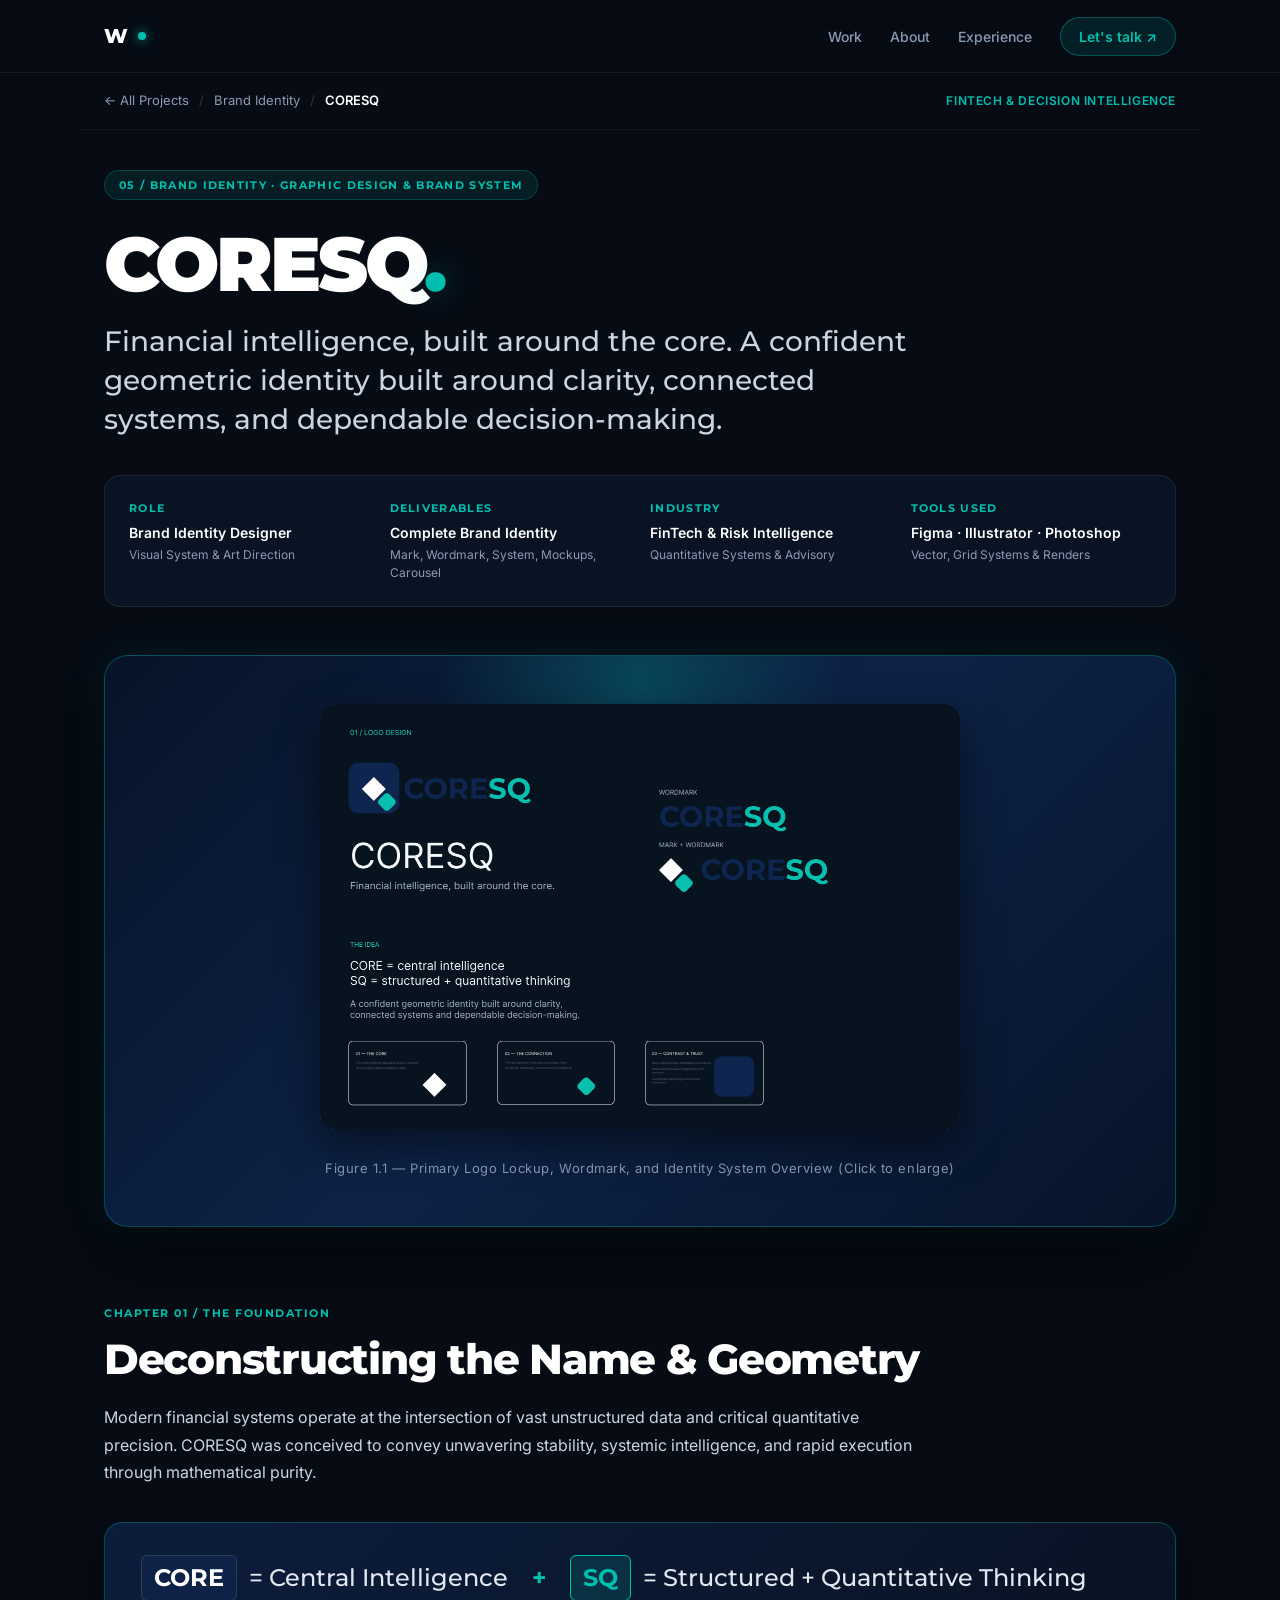
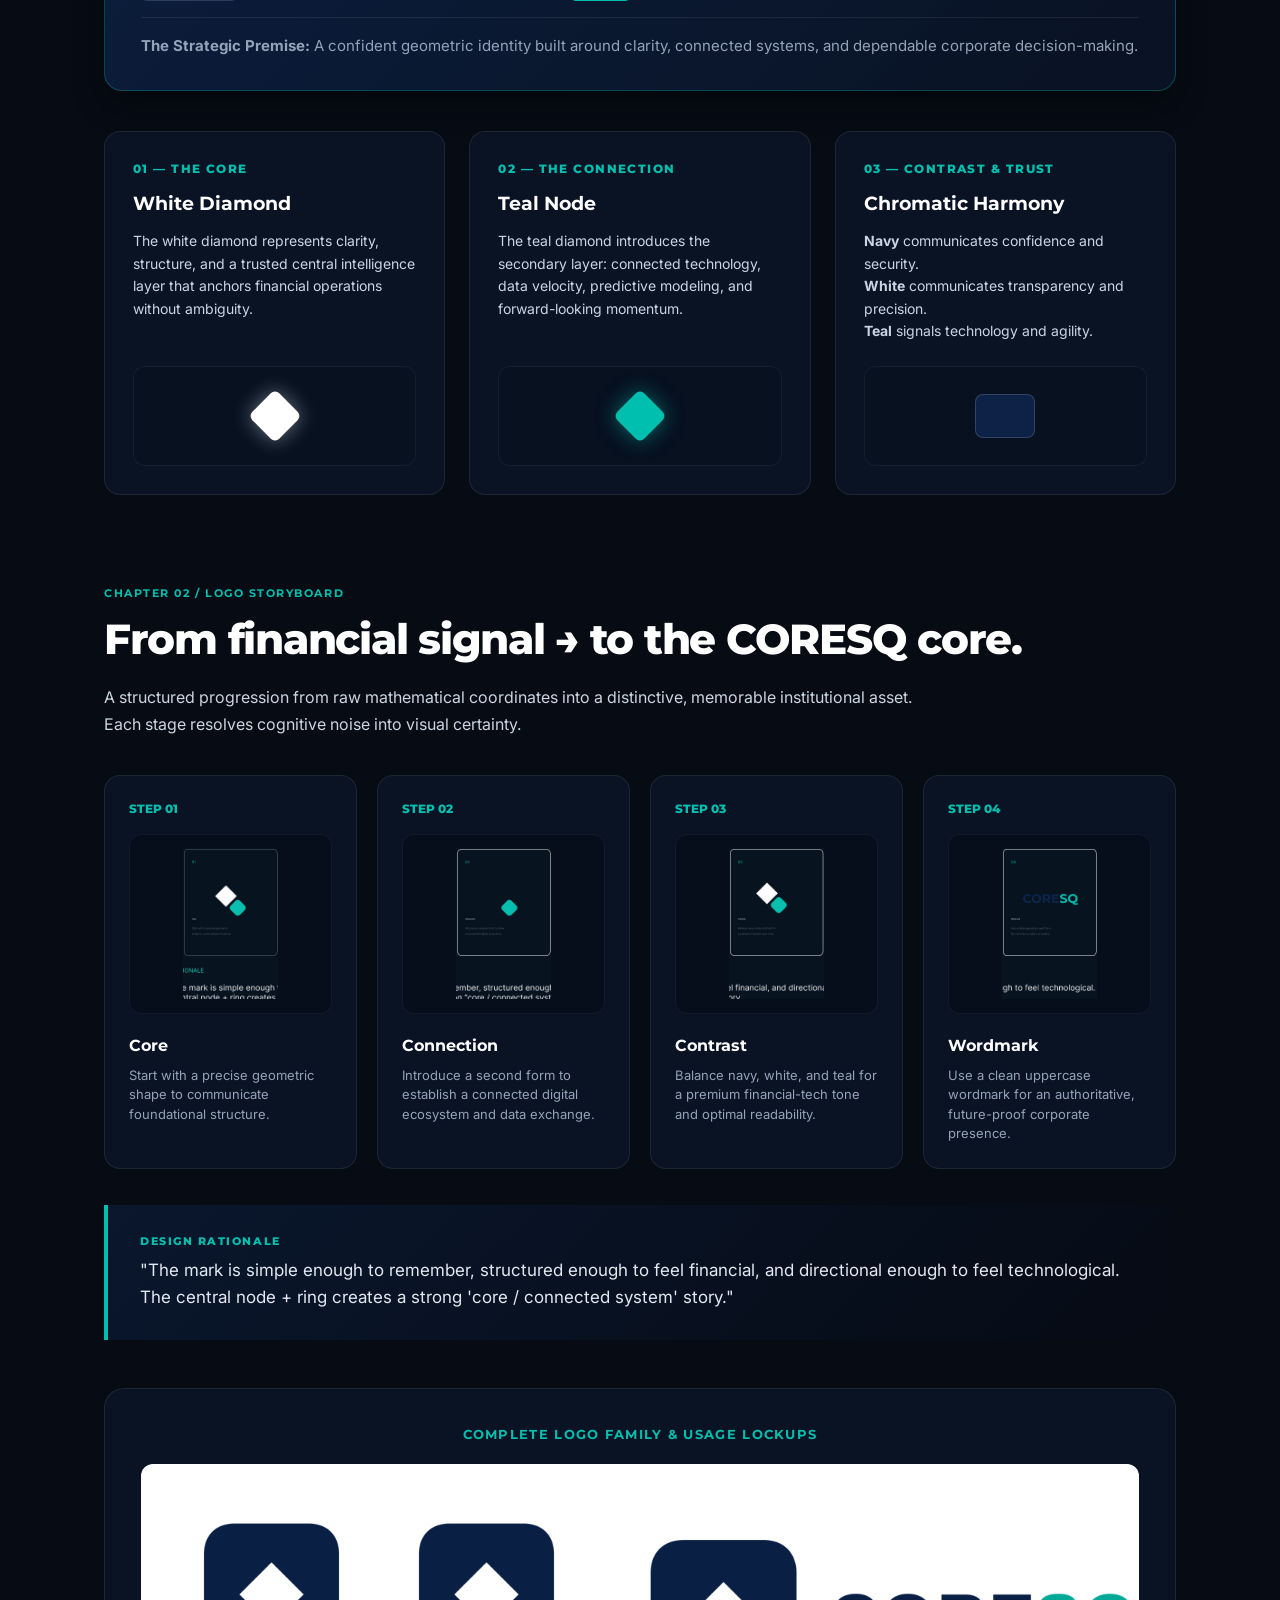
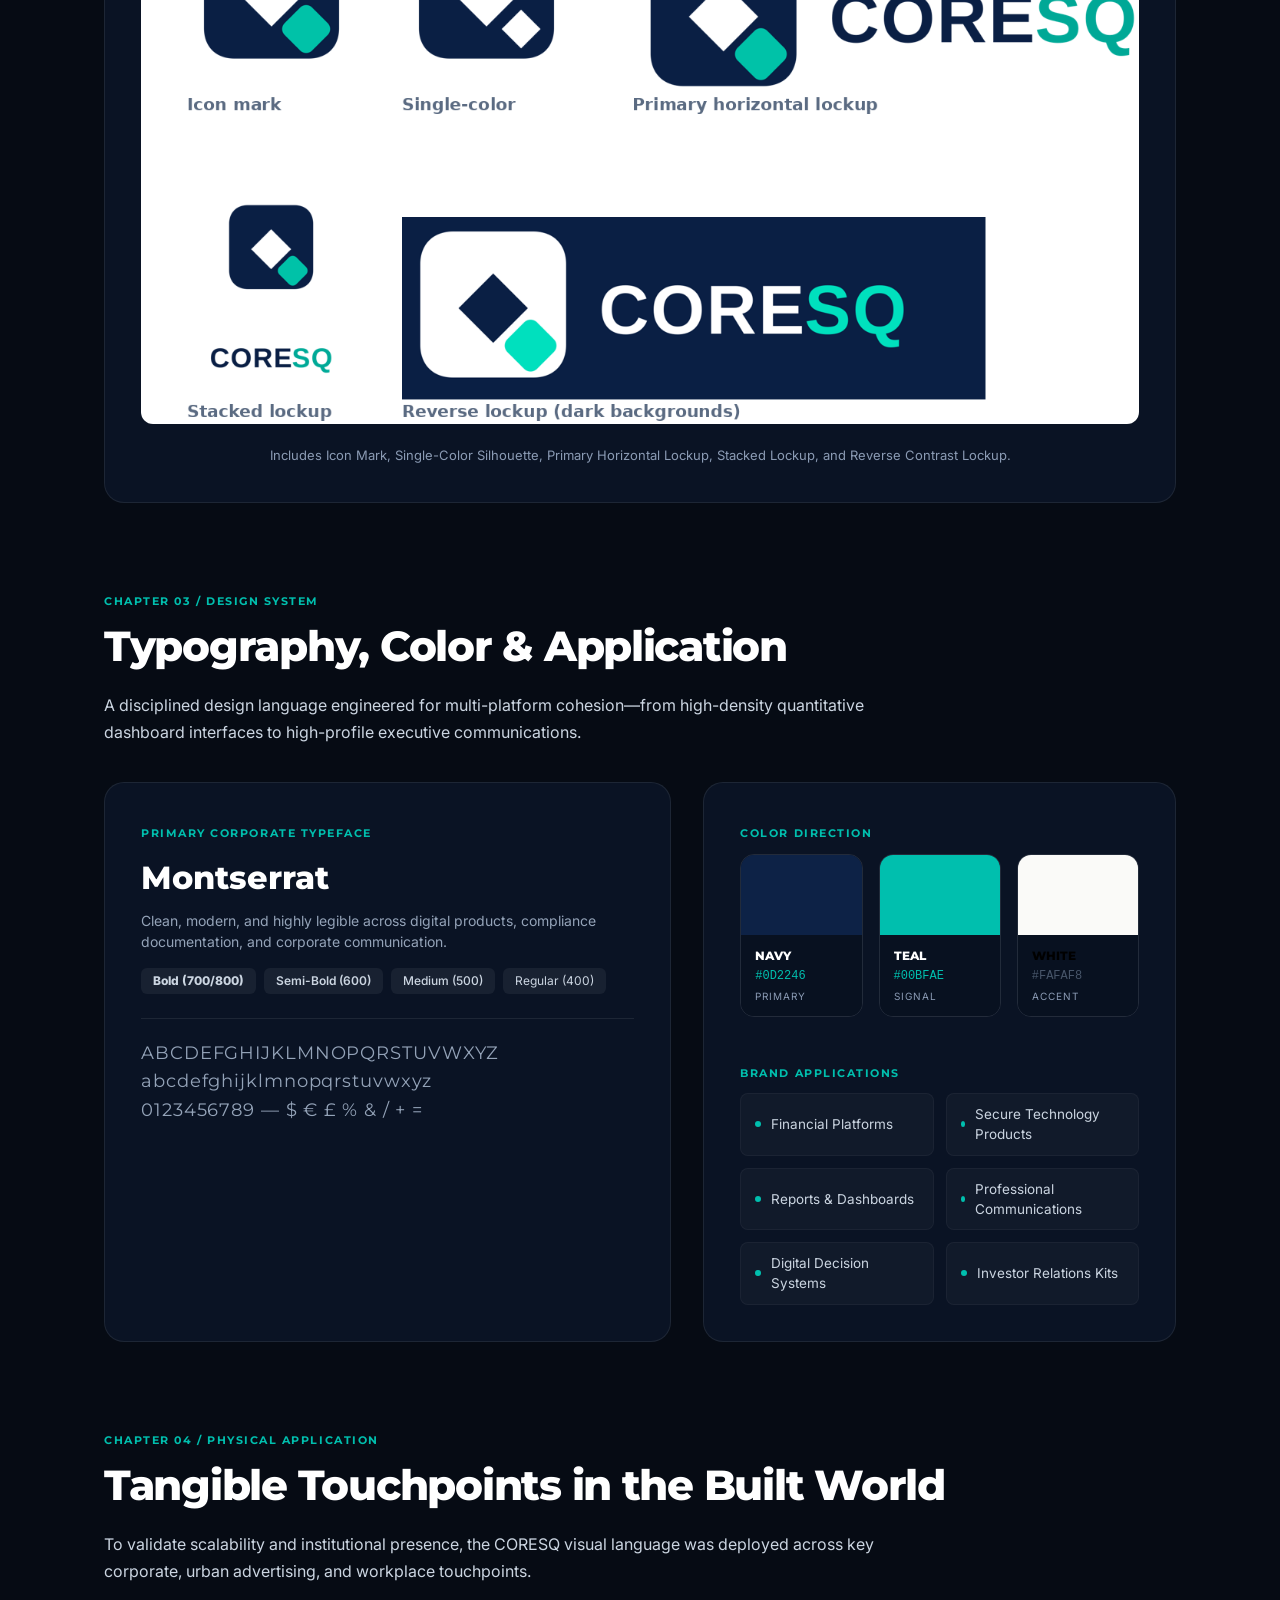
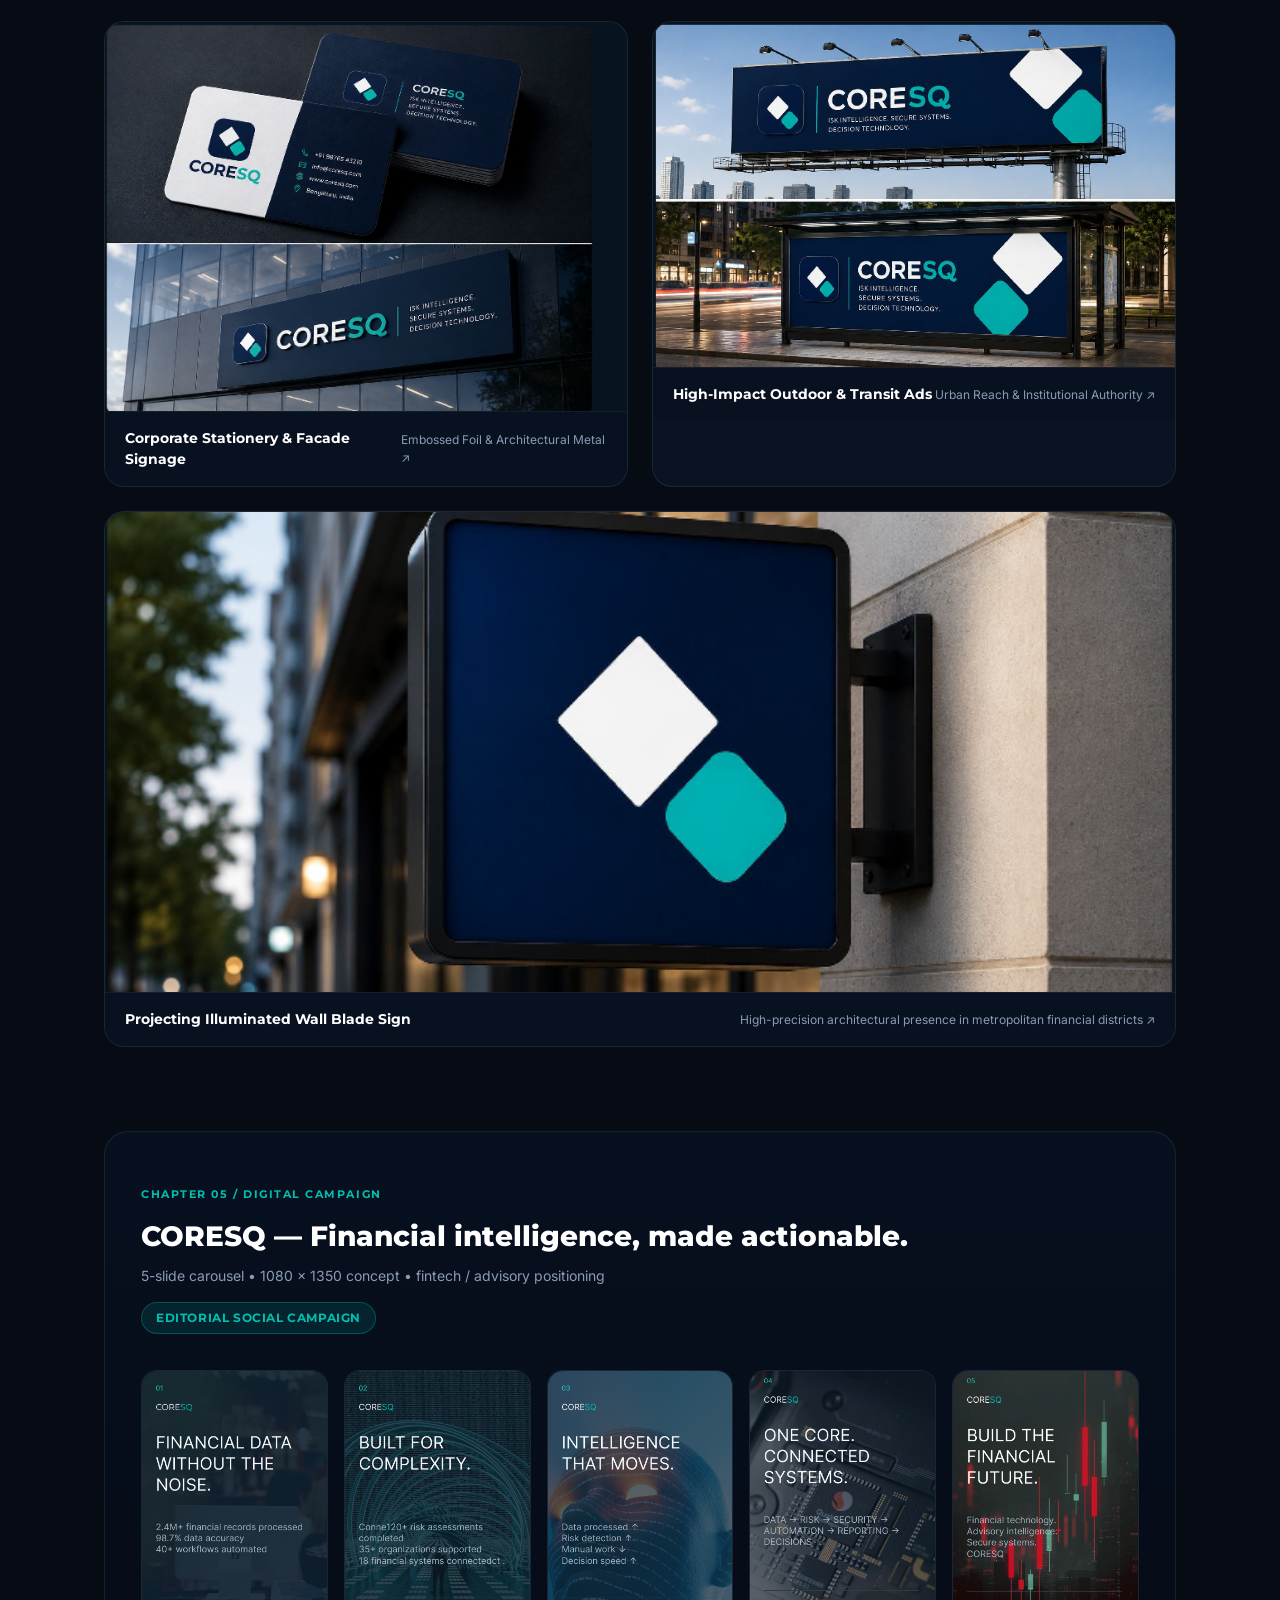
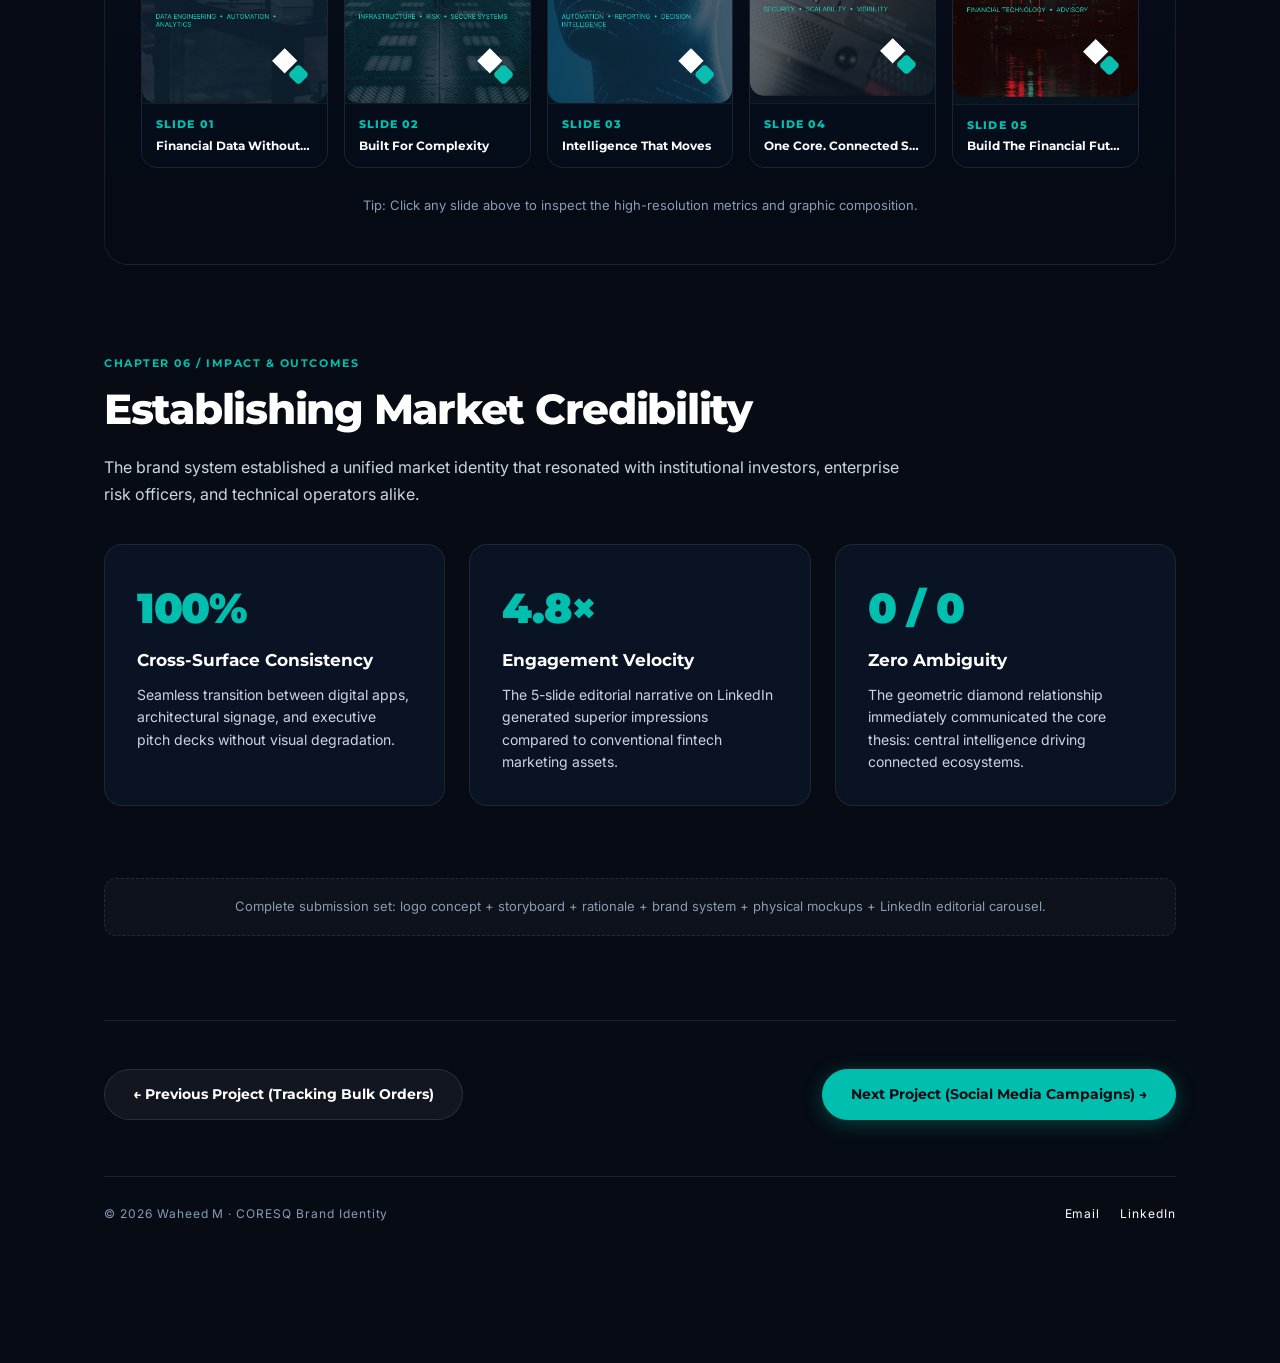
==== commit c99f9bce: "Update LinkedIn profile URL and email across all portfolio pages" ====
--- a/coresq-brand-identity.html
+++ b/coresq-brand-identity.html
@@ -1399,6 +1399,14 @@
       </a>
     </div>
 
+    <footer style="margin-top: 56px; padding-bottom: 40px; display: flex; justify-content: space-between; align-items: center; border-top: 1px solid rgba(255,255,255,0.08); padding-top: 28px; color: var(--coresq-text-muted); font-size: 12px; flex-wrap: wrap; gap: 16px;">
+      <span>© 2026 Waheed M · CORESQ Brand Identity</span>
+      <div style="display: flex; gap: 20px;">
+        <a href="mailto:waheed8069@gmail.com" style="color: #fff; text-decoration: none;">Email</a>
+        <a href="https://www.linkedin.com/in/waheed-m-28306b254/" target="_blank" rel="noreferrer" style="color: #fff; text-decoration: none;">LinkedIn</a>
+      </div>
+    </footer>
+
   </main>
 
   <!-- Lightbox Modal -->
--- a/styles.css
+++ b/styles.css
@@ -1,5 +1,5 @@
 :root{--bg:#080808;--panel:#111;--panel2:#161616;--text:#f4f4f0;--muted:#a2a2a0;--line:#252525;--accent:#d8ff5f;--radius:26px;--max:1200px}
-*{box-sizing:border-box}html{scroll-behavior:smooth}body{margin:0;background:var(--bg);color:var(--text);font-family:Inter,ui-sans-serif,system-ui,-apple-system,BlinkMacSystemFont,"Segoe UI",sans-serif;line-height:1.5;overflow-x:hidden}.noise{position:fixed;inset:0;pointer-events:none;opacity:.07;z-index:20;background-image:url("data:image/svg+xml,%3Csvg xmlns='http://www.w3.org/2000/svg' width='140' height='140' viewBox='0 0 140 140'%3E%3Cfilter id='n'%3E%3CfeTurbulence type='fractalNoise' baseFrequency='.85' numOctaves='3' stitchTiles='stitch'/%3E%3C/filter%3E%3Crect width='100%25' height='100%25' filter='url(%23n)' opacity='.16'/%3E%3C/svg%3E")}.container{width:min(var(--max),calc(100% - 64px));margin:auto}.nav-wrap{position:sticky;top:0;z-index:15;background:rgba(8,8,8,.78);backdrop-filter:blur(16px);border-bottom:1px solid rgba(255,255,255,.05)}.nav{height:78px;display:flex;align-items:center;justify-content:space-between}.brand{font-size:28px;font-weight:900;letter-spacing:-.08em;color:var(--text);text-decoration:none}.brand span{color:var(--accent)}.nav-links{display:flex;gap:34px}.nav-links a,.nav-cta{color:#b6b6b3;text-decoration:none;font-size:13px}.nav-links a:hover,.nav-cta:hover{color:#fff}.nav-cta{border:1px solid var(--line);padding:12px 16px;border-radius:999px;color:#fff}.nav-cta span{color:var(--accent)}.menu{display:none;background:none;border:0}.menu span{display:block;width:24px;height:1px;background:#fff;margin:5px}.hero{padding-top:72px;padding-bottom:90px;min-height:720px;position:relative}.eyebrow,.kicker{font-size:11px;letter-spacing:.24em;color:#8e8e8b}.hero-title{font-size:clamp(90px,18vw,230px);line-height:.78;letter-spacing:-.085em;margin:40px 0 60px;font-weight:900;color:#e9e9e4}.hero-grid{display:grid;grid-template-columns:1.15fr .85fr;gap:80px;align-items:end}.hero-copy{max-width:560px}.lead{font-size:clamp(26px,3vw,44px);line-height:1.05;letter-spacing:-.04em;margin:0 0 24px}.muted{color:var(--muted);max-width:520px}.hero-actions{display:flex;gap:12px;margin-top:28px}.button{display:inline-flex;gap:10px;align-items:center;text-decoration:none;padding:14px 18px;border-radius:999px;font-size:13px;border:1px solid var(--line)}.button.primary{background:var(--accent);color:#111;border-color:var(--accent)}.button.secondary{color:#fff}.portrait-card{background:#101010;border:1px solid var(--line);border-radius:30px;padding:14px;box-shadow:0 30px 100px rgba(0,0,0,.25)}.portrait-card img{display:block;width:100%;aspect-ratio:1/1.03;object-fit:cover;border-radius:22px;filter:grayscale(1);}.portrait-caption{display:flex;justify-content:space-between;padding:12px 4px 2px;color:#8e8e8b;font-size:11px;letter-spacing:.08em;text-transform:uppercase}.hero-scroll{margin-top:76px;display:flex;align-items:center;gap:18px;color:#757572;font-size:10px;letter-spacing:.2em}.hero-scroll .line{height:1px;flex:1;background:#252525}.section{padding:110px 0}.section-head{display:flex;justify-content:space-between;align-items:end;gap:40px;margin-bottom:54px}.section-head h2{font-size:clamp(42px,6vw,78px);letter-spacing:-.07em;line-height:.95;margin:14px 0 0;max-width:760px}.section-head p{max-width:330px;color:var(--muted);font-size:14px}.project-list{display:flex;flex-direction:column;gap:28px}.project{border:1px solid var(--line);background:var(--panel);border-radius:var(--radius);overflow:hidden;cursor:pointer;transition:transform .35s,border-color .35s,background .35s}.project:hover{transform:translateY(-5px);border-color:#3a3a3a;background:#121212}.project-feature{display:grid;grid-template-columns:1.18fr .82fr;min-height:480px}.project-feature.reverse{grid-template-columns:.82fr 1.18fr}.project-feature.reverse .project-media{order:2}.project-feature.reverse .project-info{order:1}.project-media{padding:14px;min-height:100%;display:flex;align-items:stretch}.project-media img,.brand-preview img{width:100%;height:100%;object-fit:cover;border-radius:18px}.dark-media{background:#0c0c0c}.light-media{background:#dce5dd}.pink-media{background:#fe5d44}.cream-media{background:#efefe8}.project-info{padding:34px 34px 38px;display:flex;flex-direction:column;justify-content:flex-end}.project-meta{display:flex;justify-content:space-between;gap:16px;font-size:10px;letter-spacing:.18em;color:#7f7f7b;text-transform:uppercase;margin-bottom:18px}.project-info h3{font-size:clamp(38px,5vw,66px);letter-spacing:-.06em;line-height:.95;margin:0 0 18px}.project-info p{color:var(--muted);max-width:480px;margin:0 0 28px}.text-link{align-self:flex-start;border:0;background:none;color:#fff;padding:0;font:inherit;font-size:13px;cursor:pointer}.text-link span{color:var(--accent)}.project-row{display:grid;grid-template-columns:1fr 1fr;gap:28px}.project.small{display:flex;flex-direction:column}.project.small .project-media{height:360px}.project.small .project-info{padding:28px 28px 32px}.project.small .project-info h3{font-size:42px}.compact p{font-size:13px}.brand-project{display:grid;grid-template-columns:1.05fr .95fr}.brand-preview{min-height:520px;padding:14px;background:#f4f2eb}.brand-preview img{object-position:top}.brand-project .project-info{background:#0d0f18}.about-grid{display:grid;grid-template-columns:1.1fr .9fr;gap:80px}.about-copy .large{font-size:clamp(30px,4vw,56px);line-height:1.03;letter-spacing:-.045em;margin:0 0 30px}.about-copy p:not(.large){color:var(--muted);max-width:620px}.skill-panel{border:1px solid var(--line);border-radius:var(--radius);padding:30px;background:#0f0f0f}.skill-title{font-size:10px;letter-spacing:.22em;color:#777773;margin-bottom:18px}.skill-tags{display:flex;flex-wrap:wrap;gap:10px}.skill-tags span,.tools span,.modal-tags span{padding:10px 12px;border:1px solid var(--line);border-radius:999px;font-size:12px;color:#c7c7c3}.tools-title{margin-top:34px}.tools{display:flex;flex-wrap:wrap;gap:10px}.experience .section-head{margin-bottom:44px}.timeline{border-top:1px solid var(--line)}.timeline-item{display:grid;grid-template-columns:140px 1fr 1fr;gap:30px;padding:28px 0;border-bottom:1px solid var(--line)}.timeline-item .time{font-size:11px;letter-spacing:.16em;color:#767671}.role h3{font-size:25px;margin:0 0 5px;letter-spacing:-.03em}.role span{font-size:12px;color:#999994}.timeline-item p{color:var(--muted);margin:0;font-size:14px}.contact-card{border:1px solid var(--line);background:linear-gradient(145deg,#141414,#0b0b0b);border-radius:32px;padding:50px;overflow:hidden;position:relative}.contact-card:after{content:"";position:absolute;right:-100px;top:-120px;width:360px;height:360px;border-radius:50%;border:1px solid #282828}.contact-card h2{font-size:clamp(50px,8vw,110px);line-height:.9;letter-spacing:-.075em;max-width:950px;margin:22px 0 40px;position:relative;z-index:1}.contact-email{font-size:clamp(20px,3vw,34px);letter-spacing:-.03em;color:#fff;text-decoration:none;border-bottom:1px solid #3b3b3b;display:inline-flex;gap:10px;padding-bottom:6px;position:relative;z-index:1}.contact-email span{color:var(--accent)}.contact-meta{display:flex;gap:30px;color:#8f8f8b;font-size:12px;letter-spacing:.12em;text-transform:uppercase;margin-top:28px}.contact-meta span{position:relative;z-index:1}footer{display:flex;justify-content:space-between;gap:20px;padding:22px 0 40px;color:#666660;font-size:11px;letter-spacing:.08em}.footer-links{display:flex;gap:20px}.footer-links a{color:#999994;text-decoration:none}.modal{position:fixed;inset:0;z-index:30;display:none}.modal.open{display:block}.modal-backdrop{position:absolute;inset:0;background:rgba(0,0,0,.72);backdrop-filter:blur(8px)}.modal-card{position:relative;width:min(900px,calc(100% - 36px));max-height:calc(100vh - 50px);overflow:auto;margin:25px auto;background:#101010;border:1px solid #2d2d2d;border-radius:26px;padding:28px}.modal-close{position:absolute;right:18px;top:18px;background:#181818;color:#fff;border:1px solid #303030;width:38px;height:38px;border-radius:50%;font-size:22px;cursor:pointer}.modal-kicker{font-size:10px;letter-spacing:.2em;color:#7e7e7a}.modal-card h3{font-size:clamp(40px,7vw,76px);letter-spacing:-.06em;line-height:.95;margin:15px 0}.modal-card p{color:#aaa;max-width:680px}.modal-media{margin-top:24px;background:#0a0a0a;border-radius:18px;overflow:hidden;max-height:58vh}.modal-media img{display:block;width:100%;max-height:58vh;object-fit:contain}.modal-tags{display:flex;flex-wrap:wrap;gap:9px;margin-top:18px}.reveal{opacity:0;transform:translateY(24px);transition:opacity .7s ease,transform .7s ease}.reveal.in{opacity:1;transform:none}@media(max-width:900px){.container{width:min(var(--max),calc(100% - 36px))}.nav-links{display:none}.menu{display:block}.nav{height:70px}.hero{padding-top:54px}.hero-grid,.about-grid,.brand-project,.project-feature,.project-feature.reverse{grid-template-columns:1fr;gap:24px}.project-feature.reverse .project-media,.project-feature.reverse .project-info{order:initial}.hero-title{font-size:23vw;margin:34px 0 40px}.section{padding:82px 0}.section-head{flex-direction:column;align-items:flex-start;margin-bottom:34px}.project-feature{min-height:auto}.project-media{height:420px}.project-feature .project-info{padding:28px}.project-row{grid-template-columns:1fr}.project.small .project-media{height:340px}.brand-preview{min-height:420px}.timeline-item{grid-template-columns:1fr;gap:8px}.timeline-item p{max-width:600px}.contact-card{padding:32px}.contact-card h2{font-size:56px}.contact-meta,footer{flex-direction:column;gap:10px}}@media(max-width:560px){.hero{min-height:0}.hero-title{font-size:25vw}.portrait-caption{font-size:9px}.project-media{height:310px}.project.small .project-media{height:280px}.project-info h3,.project.small .project-info h3{font-size:38px}.project-meta{font-size:9px}.contact-card h2{font-size:46px}.contact-email{font-size:20px}.contact-meta{letter-spacing:.07em}.footer-links{flex-wrap:wrap}}
+*{box-sizing:border-box}html{scroll-behavior:smooth}body{margin:0;background:var(--bg);color:var(--text);font-family:Inter,ui-sans-serif,system-ui,-apple-system,BlinkMacSystemFont,"Segoe UI",sans-serif;line-height:1.5;overflow-x:hidden}.noise{position:fixed;inset:0;pointer-events:none;opacity:.07;z-index:20;background-image:url("data:image/svg+xml,%3Csvg xmlns='http://www.w3.org/2000/svg' width='140' height='140' viewBox='0 0 140 140'%3E%3Cfilter id='n'%3E%3CfeTurbulence type='fractalNoise' baseFrequency='.85' numOctaves='3' stitchTiles='stitch'/%3E%3C/filter%3E%3Crect width='100%25' height='100%25' filter='url(%23n)' opacity='.16'/%3E%3C/svg%3E")}.container{width:min(var(--max),calc(100% - 64px));margin:auto}.nav-wrap{position:sticky;top:0;z-index:15;background:rgba(8,8,8,.78);backdrop-filter:blur(16px);border-bottom:1px solid rgba(255,255,255,.05)}.nav{height:78px;display:flex;align-items:center;justify-content:space-between}.brand{font-size:28px;font-weight:900;letter-spacing:-.08em;color:var(--text);text-decoration:none}.brand span{color:var(--accent)}.nav-links{display:flex;gap:34px}.nav-links a,.nav-cta{color:#b6b6b3;text-decoration:none;font-size:13px}.nav-links a:hover,.nav-cta:hover{color:#fff}.nav-cta{border:1px solid var(--line);padding:12px 16px;border-radius:999px;color:#fff}.nav-cta span{color:var(--accent)}.menu{display:none;background:none;border:0}.menu span{display:block;width:24px;height:1px;background:#fff;margin:5px}.hero{padding-top:56px;padding-bottom:56px;position:relative}.eyebrow,.kicker{font-size:11px;letter-spacing:.24em;color:#8e8e8b}.hero-grid{display:grid;grid-template-columns:1.12fr .88fr;gap:50px;align-items:center}.hero-copy{max-width:580px}.hero-copy .eyebrow{margin-bottom:8px}.hero-title{font-size:clamp(48px,6.5vw,86px);line-height:.9;letter-spacing:-.055em;margin:6px 0 18px;font-weight:900;color:#e9e9e4}.hero-profile{width:100%;display:flex;justify-content:center}.lead{font-size:clamp(20px,2.2vw,30px);line-height:1.2;letter-spacing:-.035em;margin:0 0 16px}.muted{color:var(--muted);max-width:520px;font-size:14px;line-height:1.55;margin:0 0 24px}.hero-actions{display:flex;gap:12px;margin-top:0}.button{display:inline-flex;gap:10px;align-items:center;text-decoration:none;padding:14px 18px;border-radius:999px;font-size:13px;border:1px solid var(--line)}.button.primary{background:var(--accent);color:#111;border-color:var(--accent)}.button.secondary{color:#fff}.portrait-card{background:#101010;border:1px solid var(--line);border-radius:28px;padding:14px;box-shadow:0 24px 80px rgba(0,0,0,.3);width:100%;max-width:440px}.portrait-card img{display:block;width:100%;aspect-ratio:1/1.02;object-fit:cover;object-position:center 18%;border-radius:20px;filter:grayscale(1);}.portrait-caption{display:flex;justify-content:space-between;padding:12px 4px 2px;color:#8e8e8b;font-size:11px;letter-spacing:.08em;text-transform:uppercase}.hero-scroll{margin-top:48px;display:flex;align-items:center;gap:18px;color:#757572;font-size:10px;letter-spacing:.2em}.hero-scroll .line{height:1px;flex:1;background:#252525}.section{padding:110px 0}.section-head{display:flex;justify-content:space-between;align-items:end;gap:40px;margin-bottom:54px}.section-head h2{font-size:clamp(42px,6vw,78px);letter-spacing:-.07em;line-height:.95;margin:14px 0 0;max-width:760px}.section-head p{max-width:330px;color:var(--muted);font-size:14px}.project-list{display:flex;flex-direction:column;gap:28px}.project{border:1px solid var(--line);background:var(--panel);border-radius:var(--radius);overflow:hidden;cursor:pointer;transition:transform .35s,border-color .35s,background .35s}.project:hover{transform:translateY(-5px);border-color:#3a3a3a;background:#121212}.project-feature{display:grid;grid-template-columns:1.18fr .82fr;min-height:480px}.project-feature.reverse{grid-template-columns:.82fr 1.18fr}.project-feature.reverse .project-media{order:2}.project-feature.reverse .project-info{order:1}.project-media{padding:14px;min-height:100%;display:flex;align-items:stretch}.project-media img,.brand-preview img{width:100%;height:100%;object-fit:cover;border-radius:18px}.dark-media{background:#0c0c0c}.light-media{background:#dce5dd}.pink-media{background:#fe5d44}.cream-media{background:#efefe8}.project-info{padding:34px 34px 38px;display:flex;flex-direction:column;justify-content:flex-end}.project-meta{display:flex;justify-content:space-between;gap:16px;font-size:10px;letter-spacing:.18em;color:#7f7f7b;text-transform:uppercase;margin-bottom:18px}.project-info h3{font-size:clamp(38px,5vw,66px);letter-spacing:-.06em;line-height:.95;margin:0 0 18px}.project-info p{color:var(--muted);max-width:480px;margin:0 0 28px}.text-link{align-self:flex-start;border:0;background:none;color:#fff;padding:0;font:inherit;font-size:13px;cursor:pointer}.text-link span{color:var(--accent)}.project-row{display:grid;grid-template-columns:1fr 1fr;gap:28px}.project.small{display:flex;flex-direction:column}.project.small .project-media{height:360px}.project.small .project-info{padding:28px 28px 32px}.project.small .project-info h3{font-size:42px}.compact p{font-size:13px}.brand-project{display:grid;grid-template-columns:1.05fr .95fr}.brand-preview{min-height:520px;padding:14px;background:#f4f2eb}.brand-preview img{object-position:top}.brand-project .project-info{background:#0d0f18}.about-grid{display:grid;grid-template-columns:1.1fr .9fr;gap:80px}.about-copy .large{font-size:clamp(30px,4vw,56px);line-height:1.03;letter-spacing:-.045em;margin:0 0 30px}.about-copy p:not(.large){color:var(--muted);max-width:620px}.skill-panel{border:1px solid var(--line);border-radius:var(--radius);padding:30px;background:#0f0f0f}.skill-title{font-size:10px;letter-spacing:.22em;color:#777773;margin-bottom:18px}.skill-tags{display:flex;flex-wrap:wrap;gap:10px}.skill-tags span,.tools span,.modal-tags span{padding:10px 12px;border:1px solid var(--line);border-radius:999px;font-size:12px;color:#c7c7c3}.tools-title{margin-top:34px}.tools{display:flex;flex-wrap:wrap;gap:10px}.experience .section-head{margin-bottom:44px}.timeline{border-top:1px solid var(--line)}.timeline-item{display:grid;grid-template-columns:140px 1fr 1fr;gap:30px;padding:28px 0;border-bottom:1px solid var(--line)}.timeline-item .time{font-size:11px;letter-spacing:.16em;color:#767671}.role h3{font-size:25px;margin:0 0 5px;letter-spacing:-.03em}.role span{font-size:12px;color:#999994}.timeline-item p{color:var(--muted);margin:0;font-size:14px}.contact-card{border:1px solid var(--line);background:linear-gradient(145deg,#141414,#0b0b0b);border-radius:32px;padding:50px;overflow:hidden;position:relative}.contact-card:after{content:"";position:absolute;right:-100px;top:-120px;width:360px;height:360px;border-radius:50%;border:1px solid #282828}.contact-card h2{font-size:clamp(50px,8vw,110px);line-height:.9;letter-spacing:-.075em;max-width:950px;margin:22px 0 40px;position:relative;z-index:1}.contact-email{font-size:clamp(20px,3vw,34px);letter-spacing:-.03em;color:#fff;text-decoration:none;border-bottom:1px solid #3b3b3b;display:inline-flex;gap:10px;padding-bottom:6px;position:relative;z-index:1}.contact-email span{color:var(--accent)}.contact-meta{display:flex;gap:30px;color:#8f8f8b;font-size:12px;letter-spacing:.12em;text-transform:uppercase;margin-top:28px}.contact-meta span{position:relative;z-index:1}footer{display:flex;justify-content:space-between;gap:20px;padding:22px 0 40px;color:#666660;font-size:11px;letter-spacing:.08em}.footer-links{display:flex;gap:20px}.footer-links a{color:#999994;text-decoration:none}.modal{position:fixed;inset:0;z-index:30;display:none}.modal.open{display:block}.modal-backdrop{position:absolute;inset:0;background:rgba(0,0,0,.72);backdrop-filter:blur(8px)}.modal-card{position:relative;width:min(900px,calc(100% - 36px));max-height:calc(100vh - 50px);overflow:auto;margin:25px auto;background:#101010;border:1px solid #2d2d2d;border-radius:26px;padding:28px}.modal-close{position:absolute;right:18px;top:18px;background:#181818;color:#fff;border:1px solid #303030;width:38px;height:38px;border-radius:50%;font-size:22px;cursor:pointer}.modal-kicker{font-size:10px;letter-spacing:.2em;color:#7e7e7a}.modal-card h3{font-size:clamp(40px,7vw,76px);letter-spacing:-.06em;line-height:.95;margin:15px 0}.modal-card p{color:#aaa;max-width:680px}.modal-media{margin-top:24px;background:#0a0a0a;border-radius:18px;overflow:hidden;max-height:58vh}.modal-media img{display:block;width:100%;max-height:58vh;object-fit:contain}.modal-tags{display:flex;flex-wrap:wrap;gap:9px;margin-top:18px}.reveal{opacity:0;transform:translateY(24px);transition:opacity .7s ease,transform .7s ease}.reveal.in{opacity:1;transform:none}@media(max-width:900px){.container{width:min(var(--max),calc(100% - 36px))}.nav-links{display:none}.menu{display:block}.nav{height:70px}.hero{padding-top:42px;padding-bottom:42px}.hero-grid,.about-grid,.brand-project,.project-feature,.project-feature.reverse{grid-template-columns:1fr;gap:32px}.project-feature.reverse .project-media,.project-feature.reverse .project-info{order:initial}.hero-title{font-size:clamp(44px,11vw,64px);margin:6px 0 16px}.portrait-card{max-width:100%}.section{padding:82px 0}.section-head{flex-direction:column;align-items:flex-start;margin-bottom:34px}.project-feature{min-height:auto}.project-media{height:420px}.project-feature .project-info{padding:28px}.project-row{grid-template-columns:1fr}.project.small .project-media{height:340px}.brand-preview{min-height:420px}.timeline-item{grid-template-columns:1fr;gap:8px}.timeline-item p{max-width:600px}.contact-card{padding:32px}.contact-card h2{font-size:56px}.contact-meta,footer{flex-direction:column;gap:10px}}@media(max-width:560px){.hero{min-height:0}.hero-title{font-size:clamp(36px,12vw,48px)}.portrait-caption{font-size:9px}.project-media{height:310px}.project.small .project-media{height:280px}.project-info h3,.project.small .project-info h3{font-size:38px}.project-meta{font-size:9px}.contact-card h2{font-size:46px}.contact-email{font-size:20px}.contact-meta{letter-spacing:.07em}.footer-links{flex-wrap:wrap}}
 
 .kera-case-study{margin-top:28px;padding-top:24px;border-top:1px solid #2a2a2a}
 .case-study-label{font-size:10px;letter-spacing:.18em;color:#8e8e8e;margin-bottom:8px}
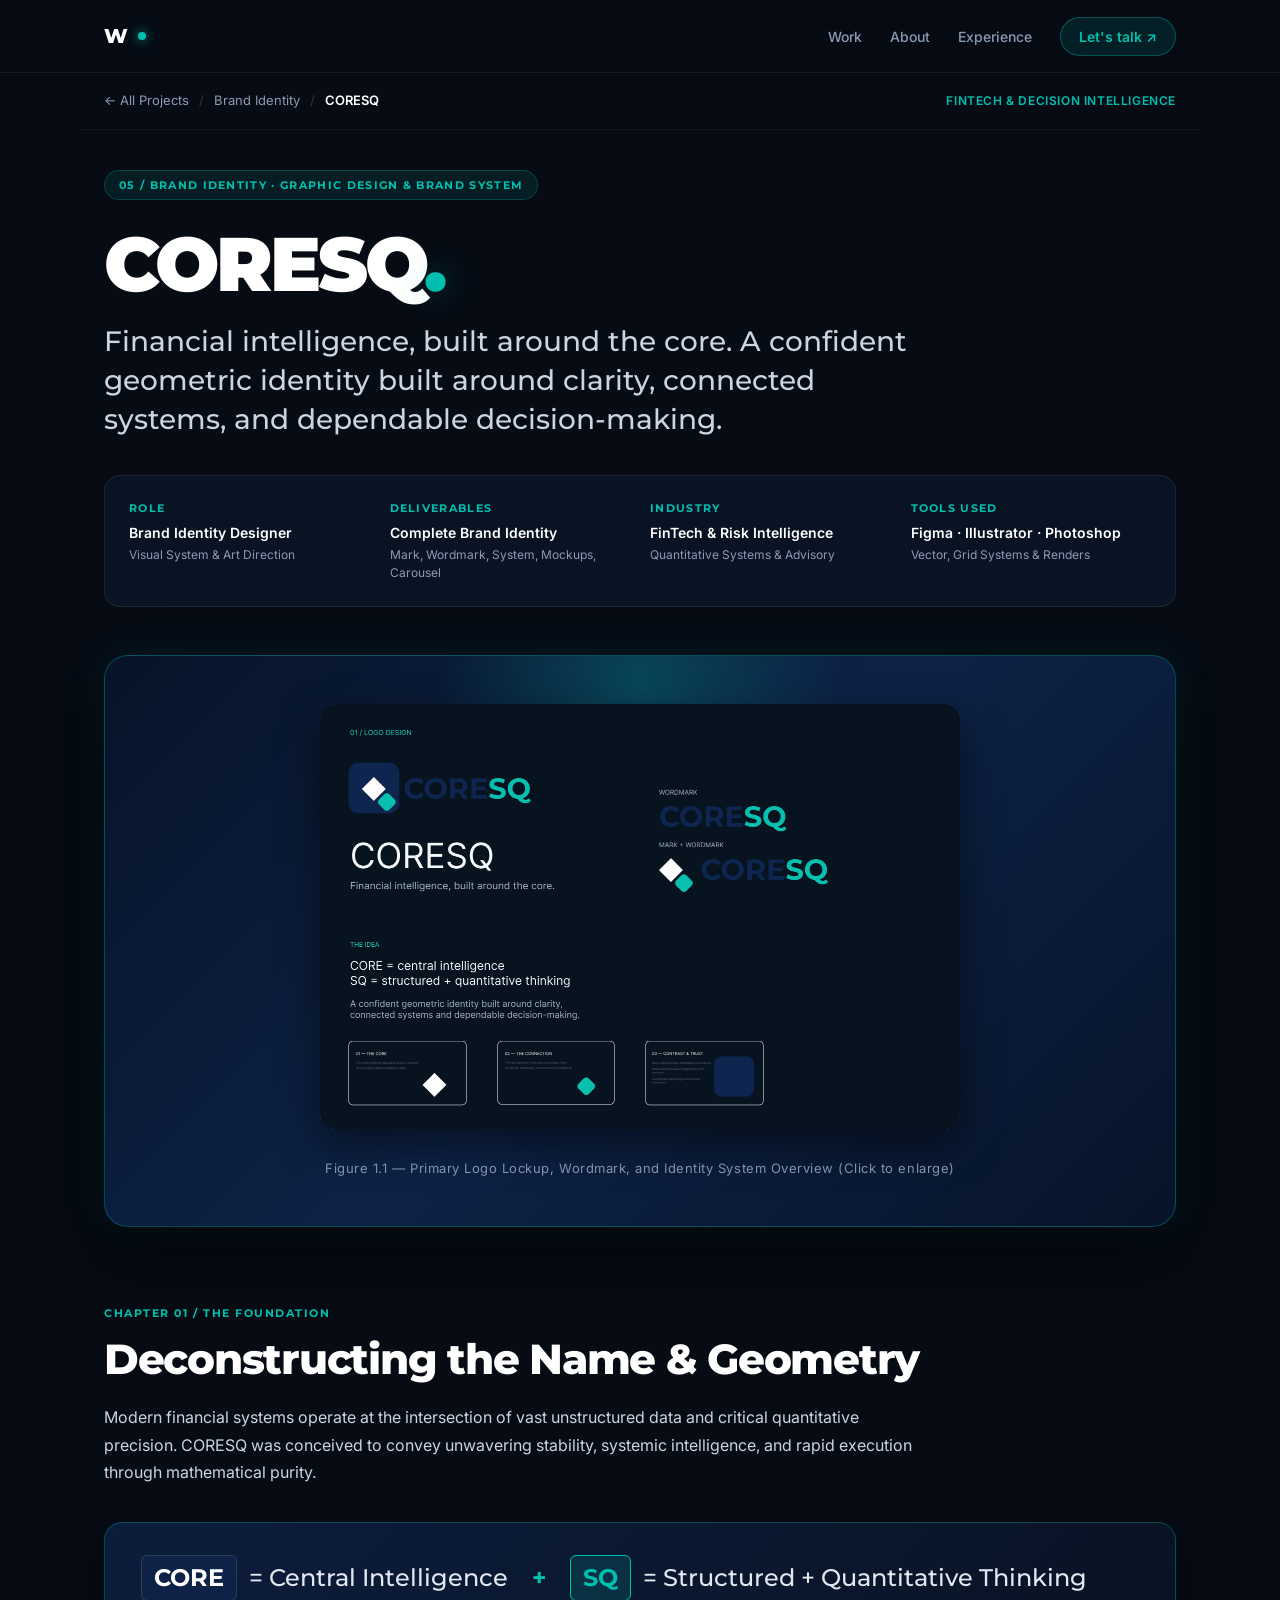
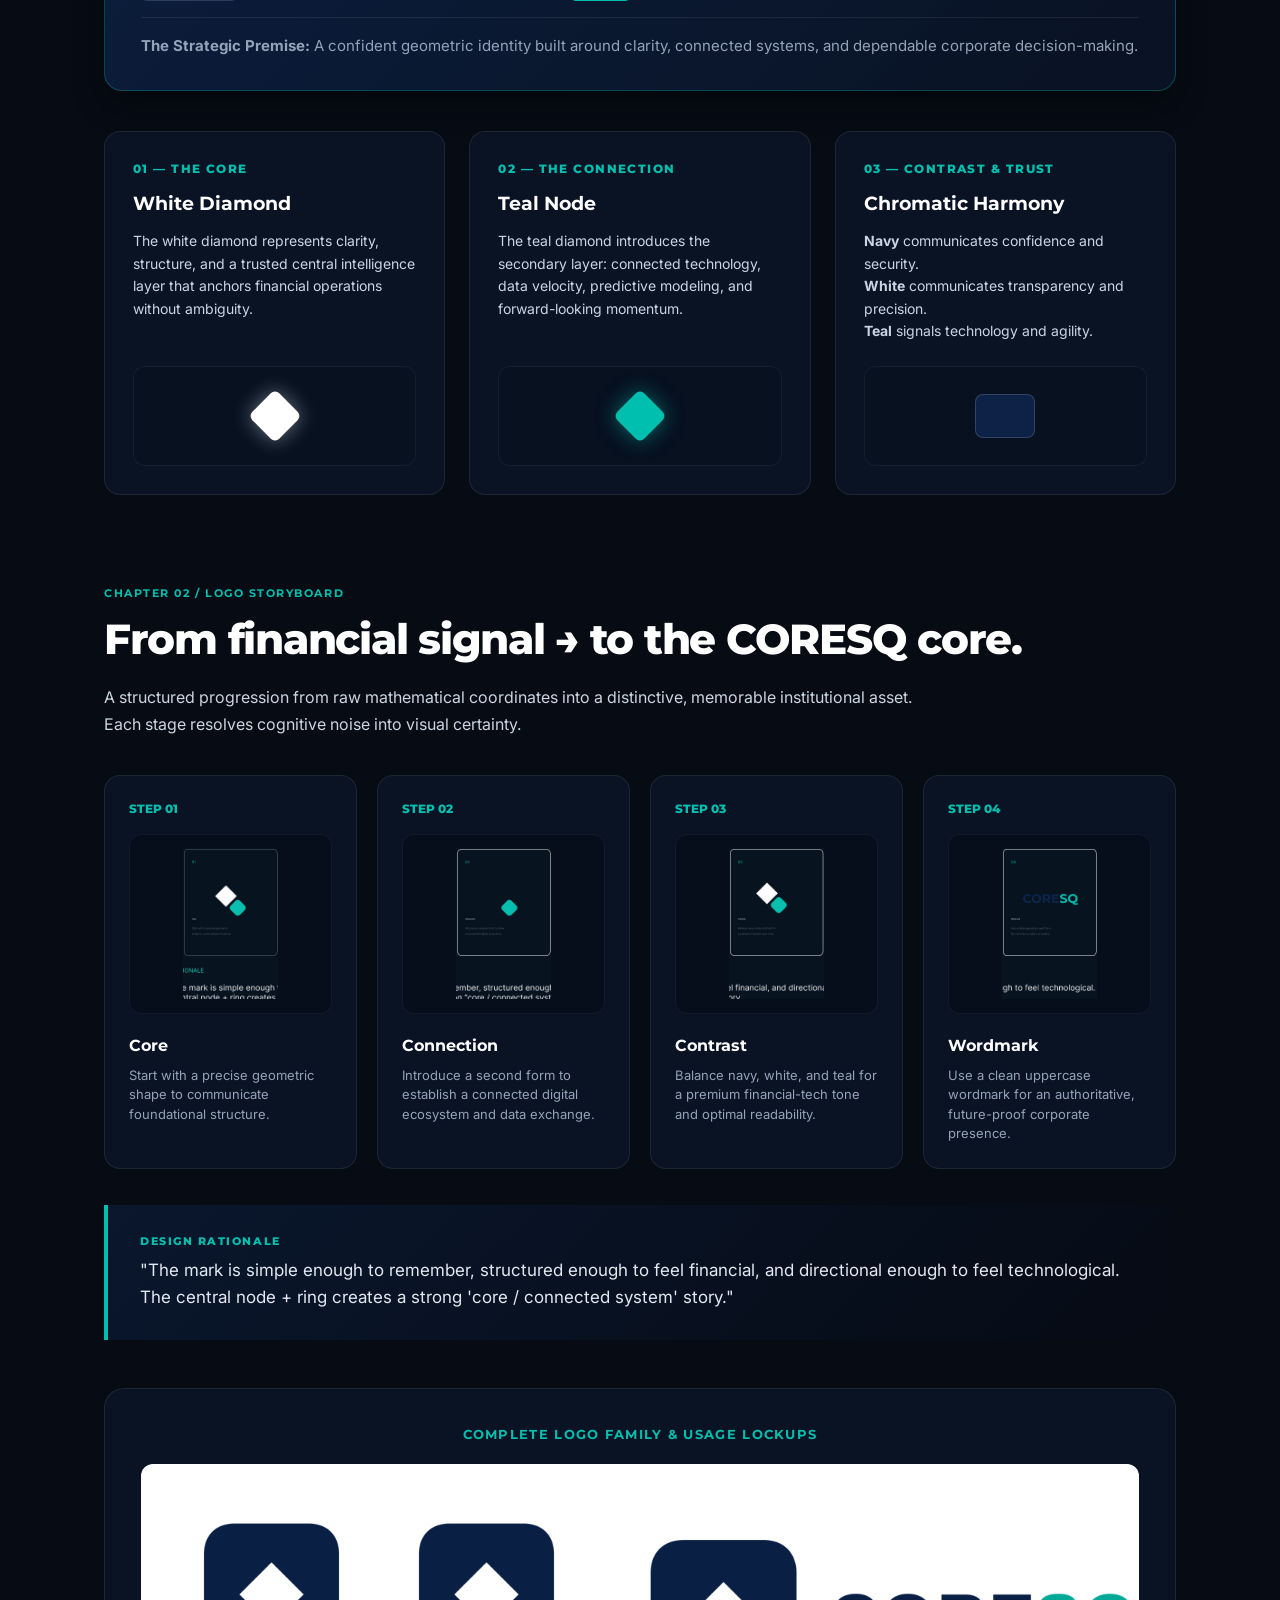
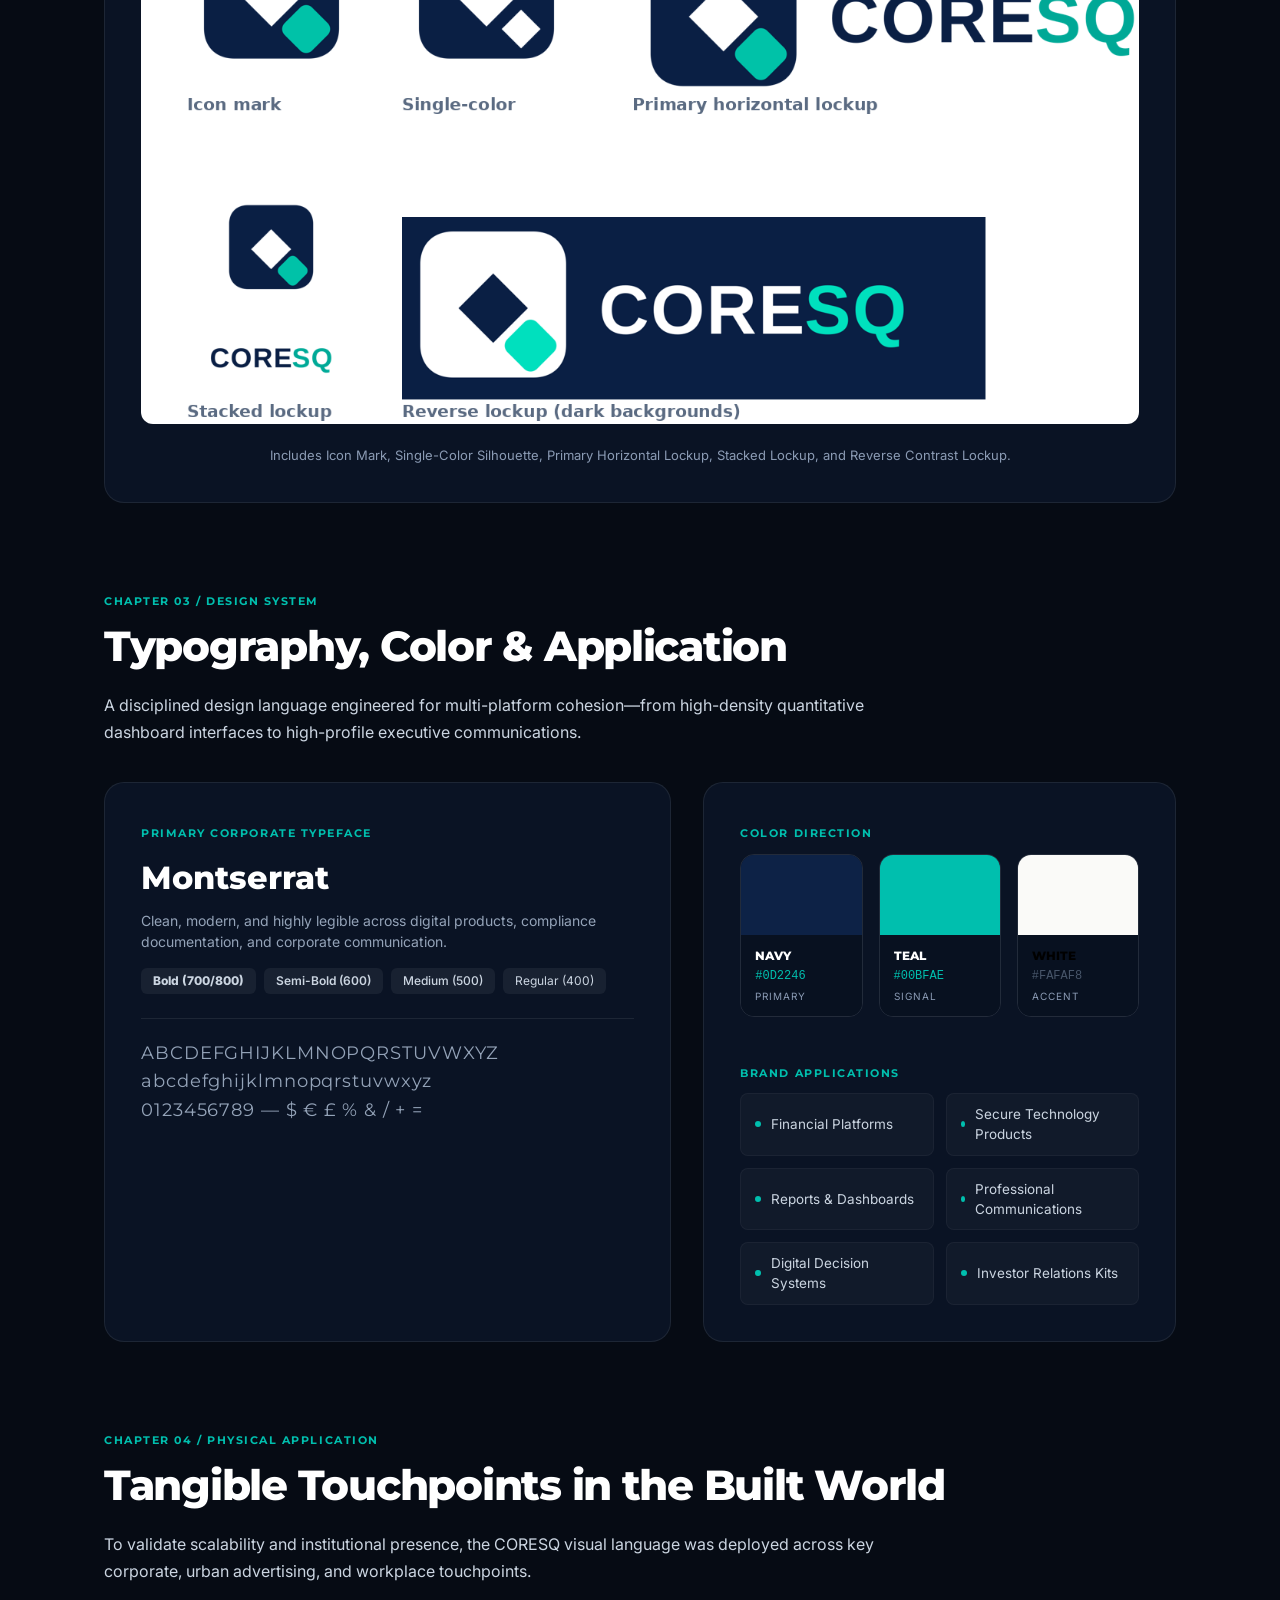
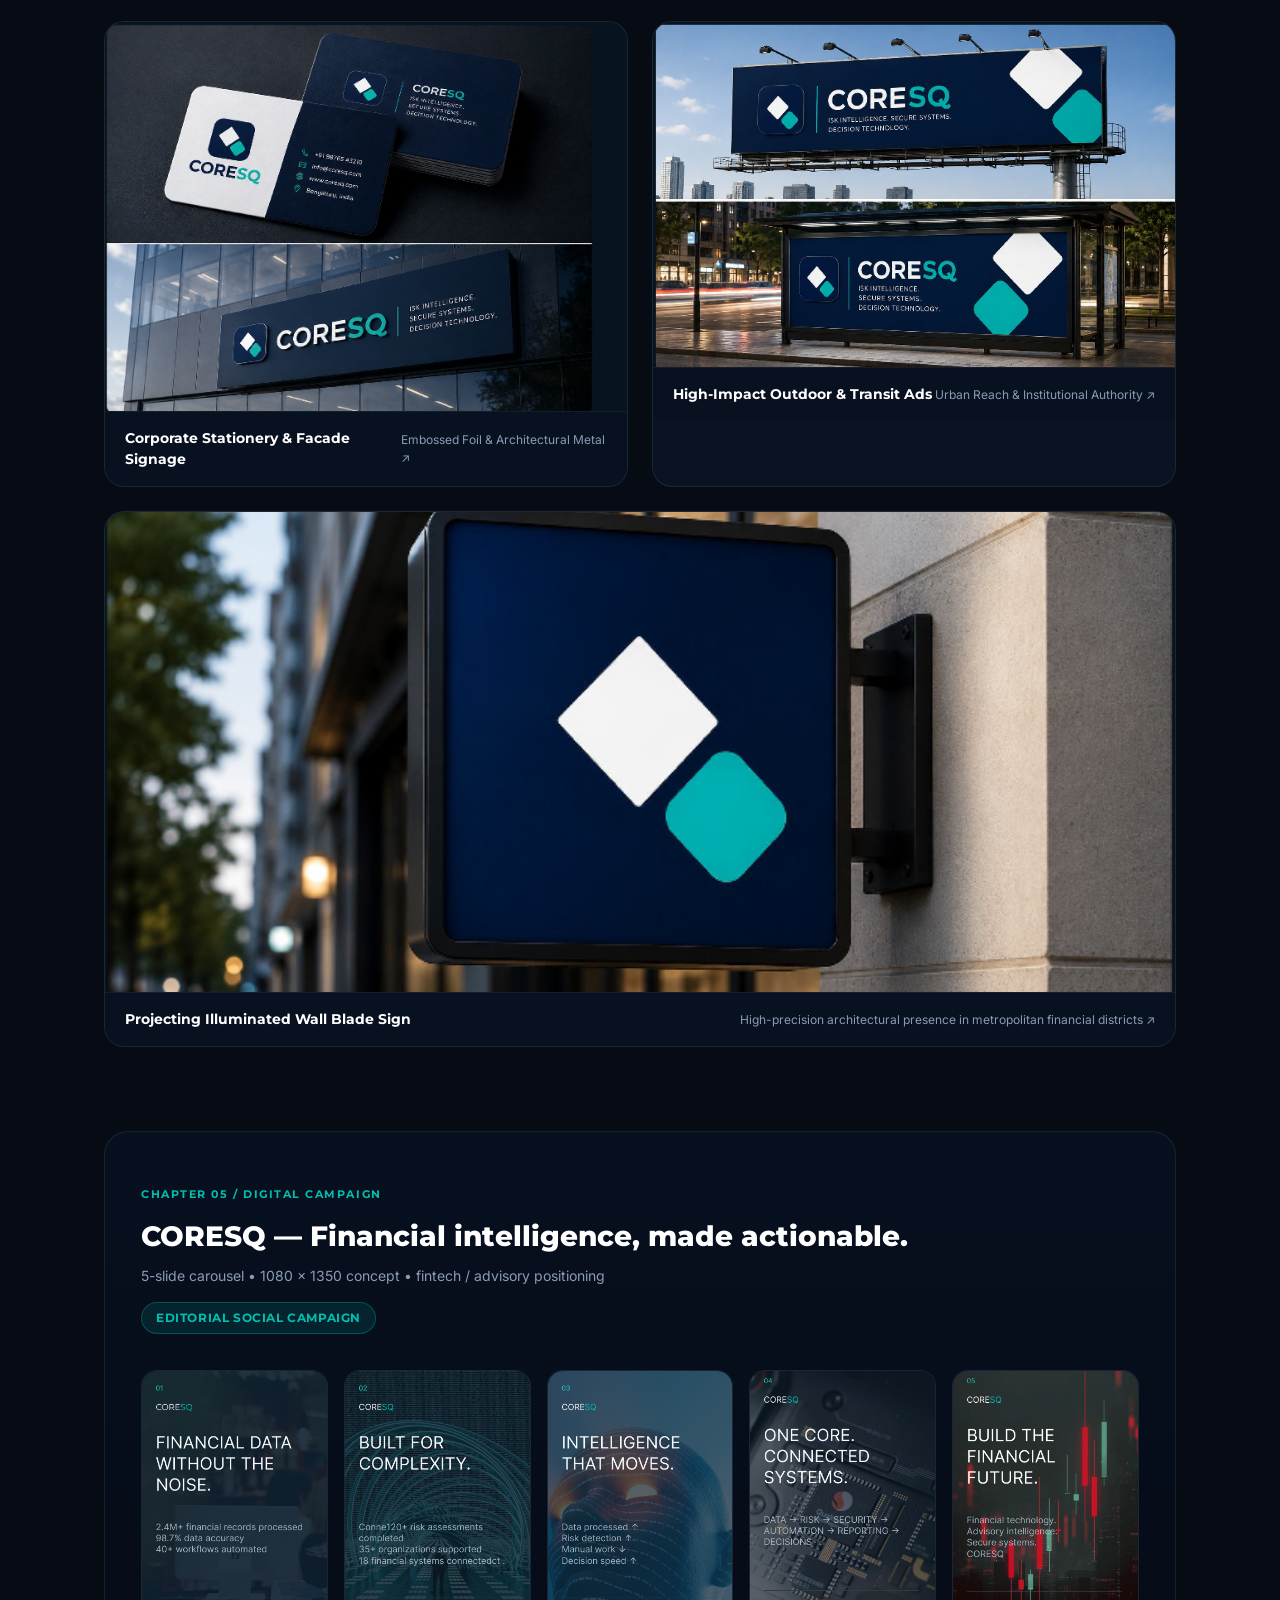
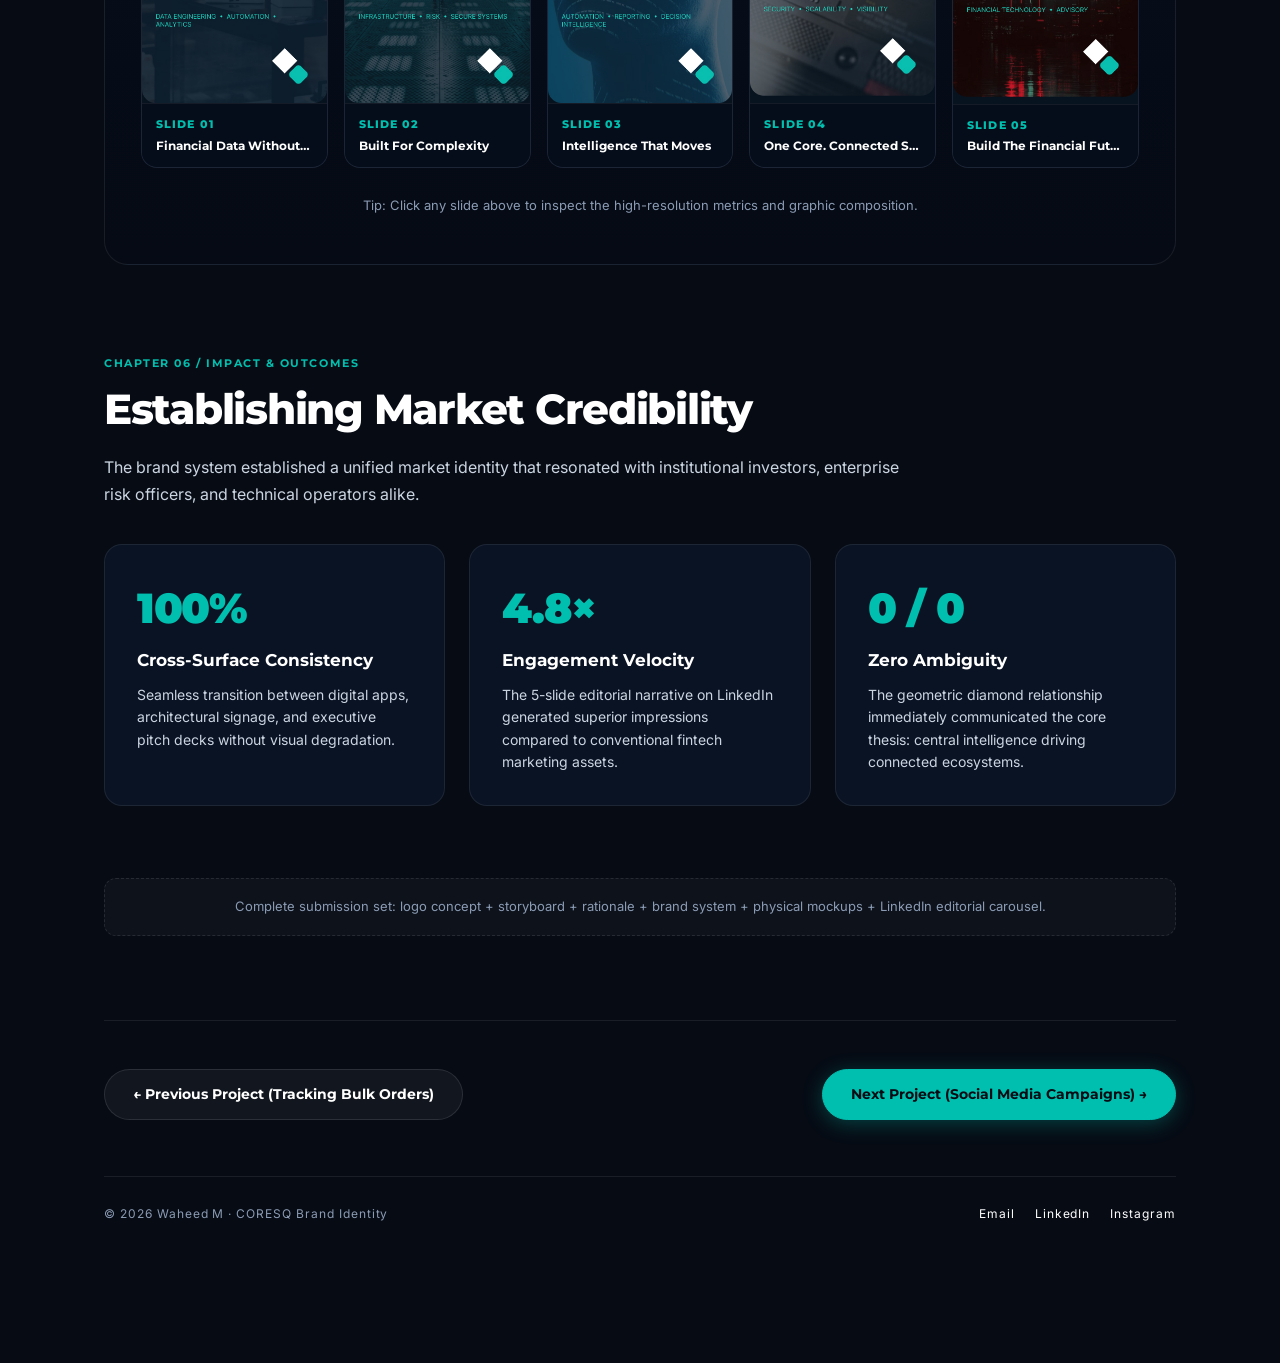
==== commit 80c915ec: "Update Instagram link to @waaaaaaheed across all pages" ====
--- a/coresq-brand-identity.html
+++ b/coresq-brand-identity.html
@@ -1404,6 +1404,7 @@
       <div style="display: flex; gap: 20px;">
         <a href="mailto:waheed8069@gmail.com" style="color: #fff; text-decoration: none;">Email</a>
         <a href="https://www.linkedin.com/in/waheed-m-28306b254/" target="_blank" rel="noreferrer" style="color: #fff; text-decoration: none;">LinkedIn</a>
+        <a href="https://www.instagram.com/waaaaaaheed/" target="_blank" rel="noreferrer" style="color: #fff; text-decoration: none;">Instagram</a>
       </div>
     </footer>
 
